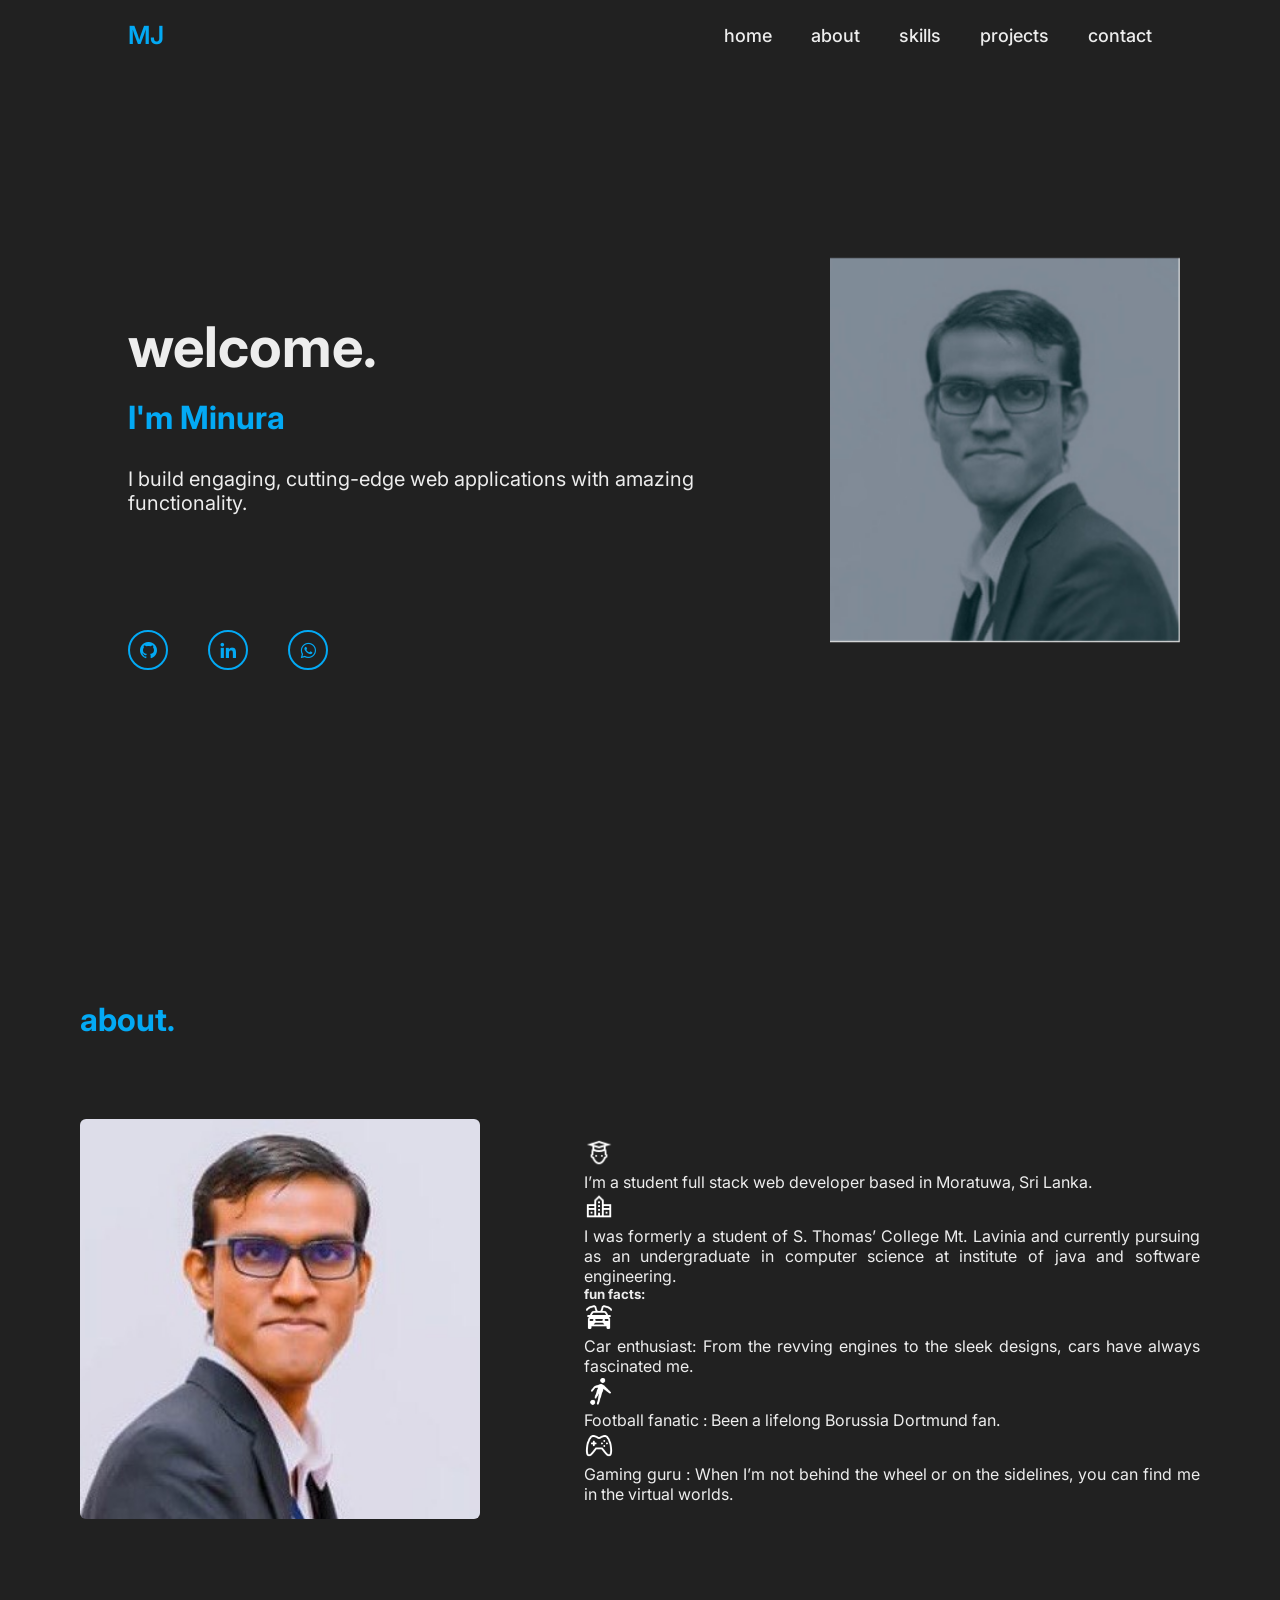
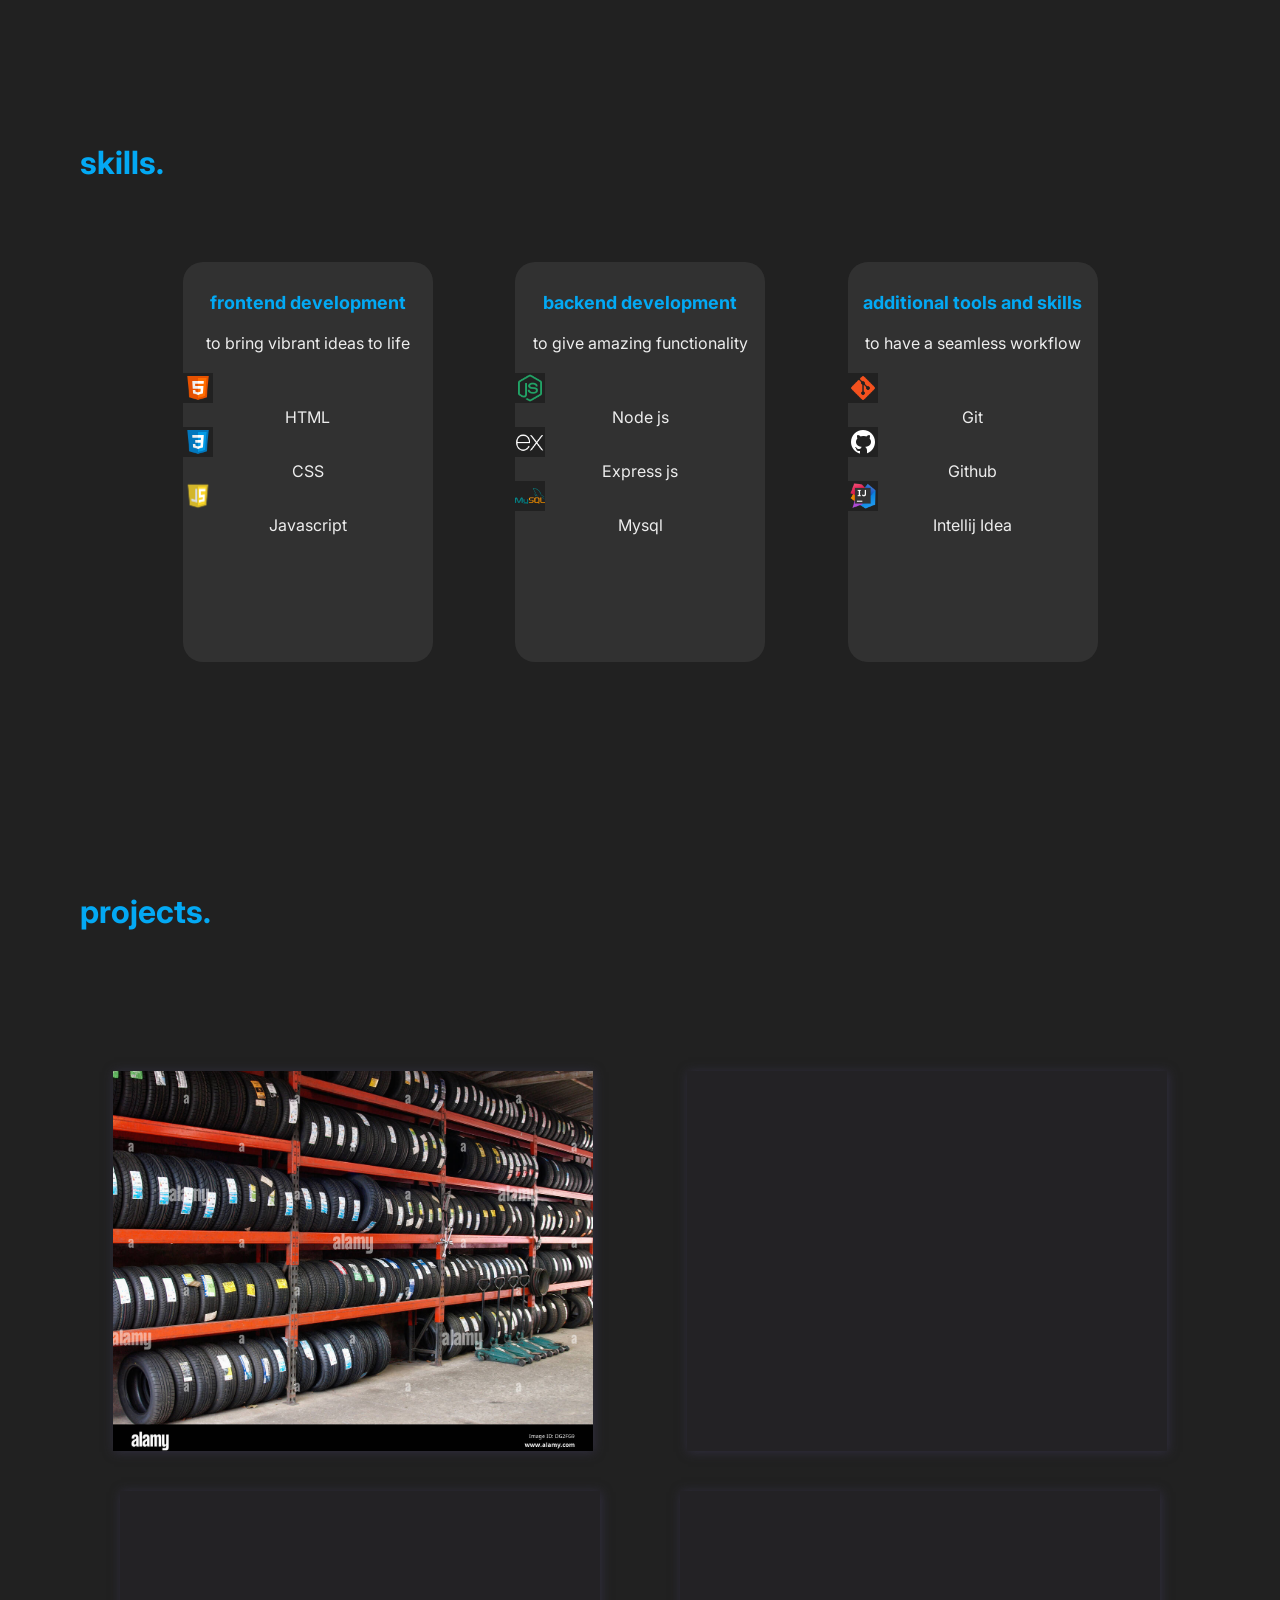
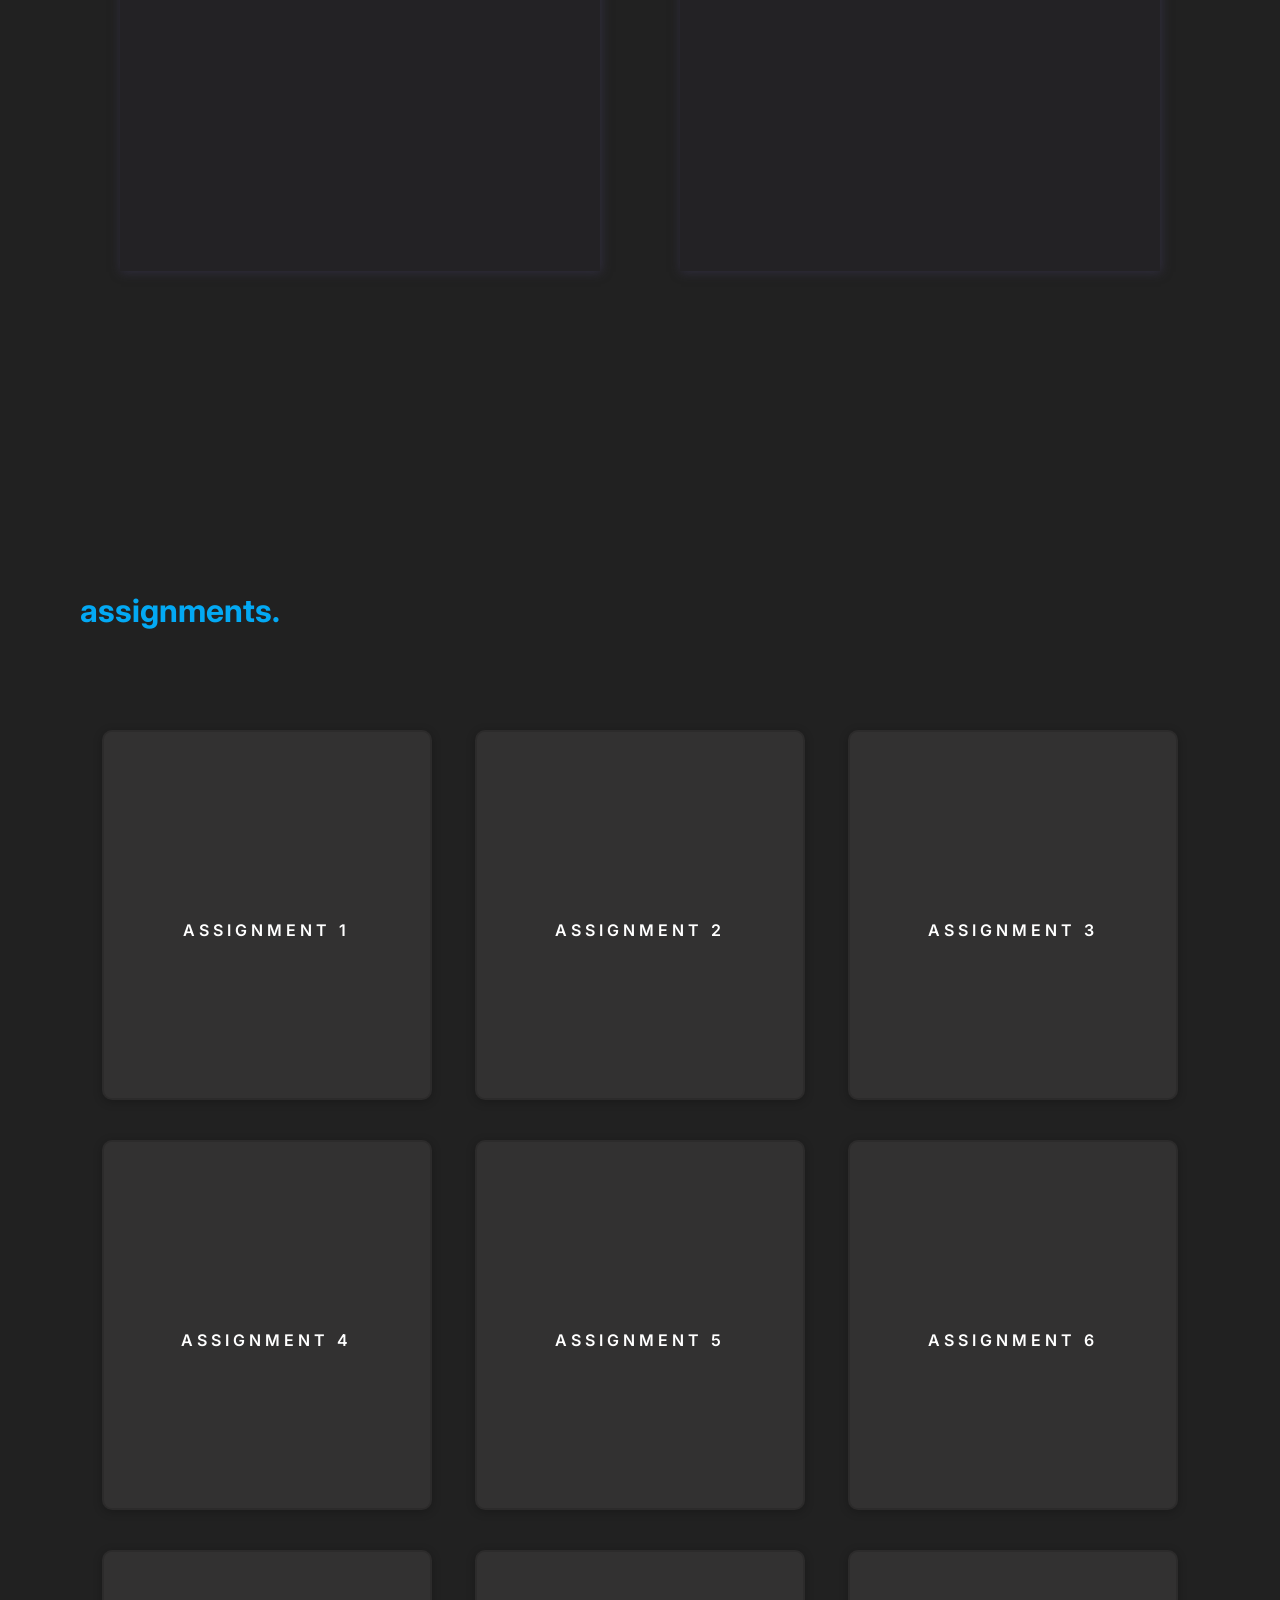
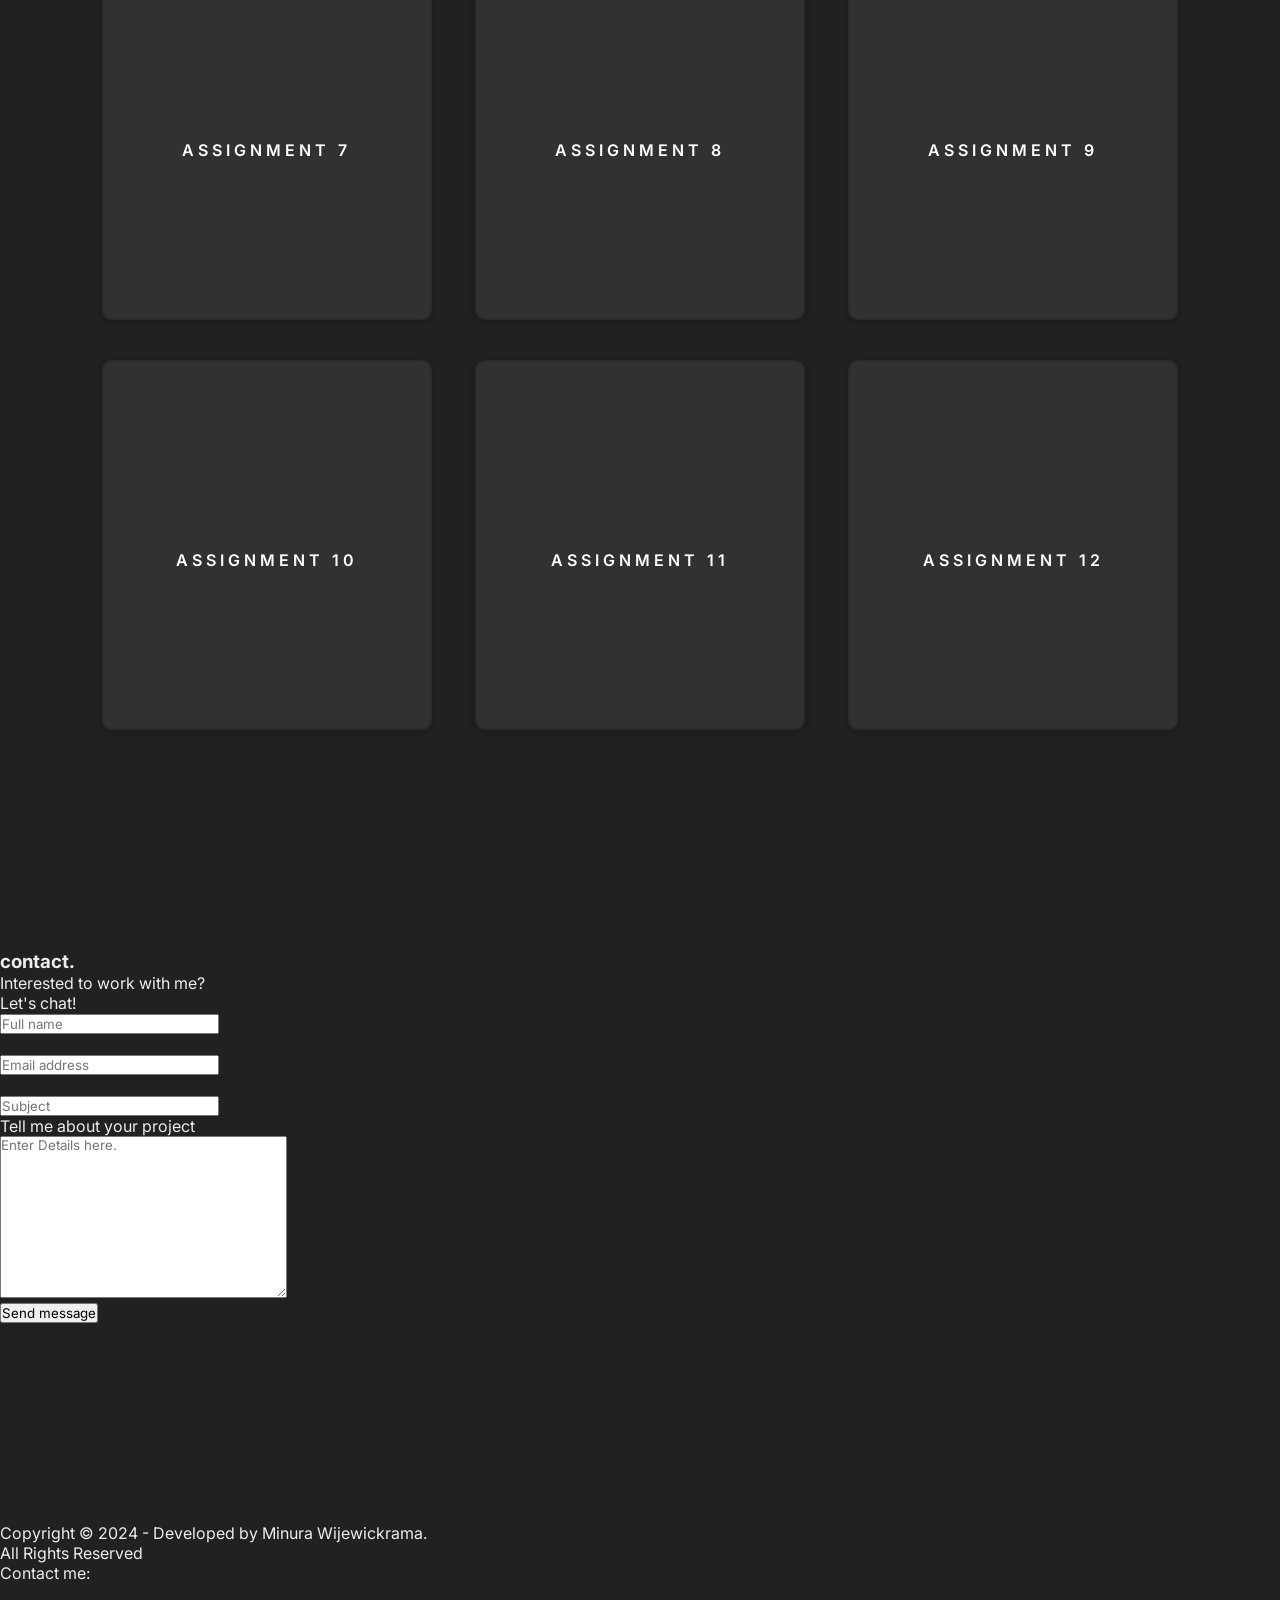
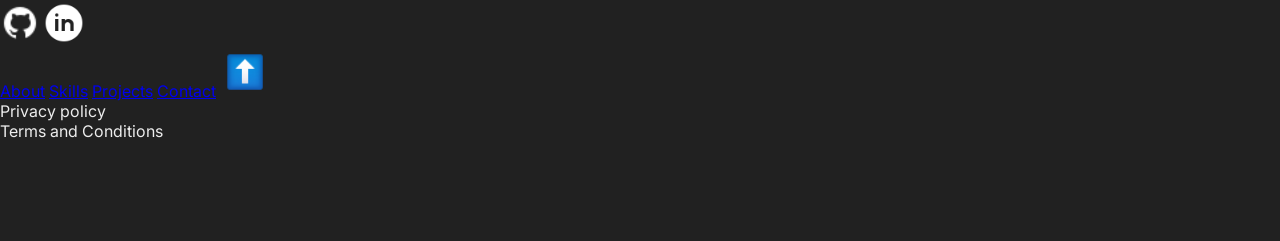
==== index.html @ 2453ff1f "updated the navigation to about,skills and projects." ====
<!DOCTYPE html>
<html lang="en">
<head>
    <meta charset="UTF-8">
    <meta name="viewport"
          content="height=device-height,width=device-width, initial-scale=1.0, minimum-scale=1.0, maximum-scale=1.0">
    <title>Minura Wijewickrama</title>
    <meta charset="UTF-8">
    <meta name="description" content="Hi! I'm a full stack developer.">
    <meta name="keywords" content="minura wijewickrama software engineer fullstack web developer programming">
    <meta name="author" content="Minura Wijewickrama">
    <meta name="viewport" content="width=device-width, initial-scale=1.0">

    <link href="https://unpkg.com/aos@2.3.1/dist/aos.css" rel="stylesheet">
    <link href='https://unpkg.com/boxicons@2.1.4/css/boxicons.min.css' rel='stylesheet'>
    <link rel="stylesheet" href="https://cdnjs.cloudflare.com/ajax/libs/font-awesome/6.0.0-beta3/css/all.min.css">


    <link rel="stylesheet" href="style/home.css">
    <link rel="stylesheet" href="style/about.css">
    <link rel="stylesheet" href="style/skills.css">
    <link rel="stylesheet" href="style/projects.css">
    <link rel="stylesheet" href="style/assignments.css">
    <link
            rel="stylesheet"
            href="https://cdnjs.cloudflare.com/ajax/libs/animate.css/4.1.1/animate.min.css"
    />

</head>

<body>
<!--Header-->
<header class="header">
    <!--<img src="assets/img/logo.png" title="logo" width="150">-->
    <a href="#" class="logo"> MJ </a>
    <nav class="navbar">
        <a href="#Home">home</a>
        <a href="#about">about</a>
        <a href="#skills">skills</a>
        <a href="#projects">projects</a>
        <a href="#Contact">contact</a>
    </nav>
    <div class="menu-toggle">
        <div class="bar"></div>
        <div class="bar"></div>
        <div class="bar"></div>
    </div>
</header>

<main>
    <section class="home" id="Home">
        <div class="home-content">
            <h1 class="animate__animated animate__backInLeft" >welcome.</h1>
            <!--<h2>I'm</h2>-->
            <h3>I'm Minura</h3>
            <p>I build engaging, cutting-edge web
                applications with amazing functionality. </p>
            <br>
            <br>

        </div>
        <div class="home-img">
            <img src="assets/img/me.png" title="Minura Wijewickrama" alt="My Photo">
        </div>

        <div class="home-sm">
            <a href="https://github.com/MinuraWije"><!--<img src="assets/img/icons8-github-30.png" title="git hub" width="40">--><i class='bx bxl-github' ></i></a>
            <a href="https://www.linkedin.com/in/minura-wijewickrama-0b7a6927a/"><!--<img src="assets/img/icons8-linkedin-50.png" title="linkedin" width="40">--><i class='bx bxl-linkedin'></i></a>
            <a href=""><!--<img src="assets/img/icons8-whatsapp-32.png" title="git hub" width="40">--><i class='bx bxl-whatsapp' ></i></a>
        </div>
    </section>
</main>

<main>
    <!--About-->
    <section class="about" id="about">
        <div class="max-width">
            <h3 class="title">about.</h3>
            <div class="about-content">
                <!--<h6>commited</h6>-->

                <div data-aos="fade-left" data-aos-duration="1000" class="column left">
                    <img src="assets/img/aboutmeimg.jpeg" alt="Profile Image 626x626">
                </div>

                <div data-aos="fade-left" data-aos-duration="1000" class="column right">
                    <img src="assets/img/icons8-student-32.png" title="Student" width="30">

                    <p>
                        I’m a student full stack web developer based in Moratuwa, Sri Lanka.
                    </p>

                    <img src="assets/img/icons8-university-campus-32.png" title="University" width="30">
                    <p>
                        I was formerly a student of S. Thomas’ College Mt. Lavinia and currently
                        pursuing as an undergraduate in computer science at institute of java and software engineering.
                    </p>

                    <h5>
                        fun facts:
                    </h5>

                    <img src="assets/img/icons8-car-48.png" title="Car" width="30">
                    <p>
                        Car enthusiast: From the revving engines to the sleek designs, cars have always fascinated me.
                    </p>

                    <img src="assets/img/icons8-football-48.png" title="Football" width="30">
                    <p>
                        Football fanatic : Been a lifelong Borussia Dortmund fan.
                    </p>

                    <img src="assets/img/icons8-gamepad-48.png" title="Gaming" width="30">
                    <p>
                        Gaming guru : When I’m not behind the wheel or on the sidelines, you can find me  in the virtual worlds.
                    </p>
                </div>

                <!--<h6>commited</h6>-->
            </div>
        </div>
    </section>
</main>

<br>

<main>
    <!--Skills-->
    <section class="skills" id="skills">
        <div class="max-width">
            <h3 class="title">skills.</h3>

            <div class="skill-content">
                <!--<p>
                    I offer anything and everything as a full stack web developer.
                </p>-->

                <div>
                    <h5>frontend development</h5>

                    <p class="content">to bring vibrant ideas to life</p>

                    <img src="assets/img/icons8-html-48.png" title="HTML" width="30" alt="HTML">
                    <p>HTML</p>

                    <img src="assets/img/icons8-css3-48.png" title="CSS" width="30" alt="CSS">
                    <p>CSS</p>

                    <img src="assets/img/vecteezy_javascript-logo-png-javascript-icon-transparent-png_27127463.png" title="Javascript" width="30" alt="Javascript">
                    <p>Javascript</p>
                </div>

                <div>
                    <h5>backend development</h5>

                    <p class="content">to give amazing functionality</p>

                    <img src="assets/img/icons8-node-js-48.png" title="Node js" width="30">
                    <p>Node js</p>

                    <img src="assets/img/icons8-express-js-48.png" title="Express js" width="30">
                    <p>Express js</p>

                    <img src="assets/img/icons8-mysql-logo-48.png" title="Mysql" width="30">
                    <p>Mysql</p>
                </div>

                <div>
                    <h5>additional tools and skills</h5>

                    <p class="content">to have a seamless workflow</p>

                    <img src="assets/img/icons8-git-48.png" title="Git" width="30">
                    <p>Git</p>

                    <img src="assets/img/icons8-github-30.png" title="Github" width="30">
                    <p>Github</p>

                    <img src="assets/img/icons8-intellij-idea-48.png" title="Intellij Idea" width="30">
                    <p>Intellij Idea</p>
                </div>
            </div>

        </div>

    </section>
</main>


<main>
    <!--Projects-->
    <section class="projects" id="projects">

        <div class="max-width">
            <h3 class="title">projects.</h3>

            <div class="project-wrapper">
                <div class="project">
                    <div id="project1" class="project-image1">
                        <!--<img src="assets/img/Tyre%20shop%20portfolio.jpg" title="Intellij Idea" width="300">-->
                    </div>

                    <!--<img src="assets/img/Tyre%20shop%20portfolio.jpg" title="Intellij Idea" width="300">-->

                    <div class="project-desc">
                        <h1>
                            Tyre shop management system.
                        </h1>
                        <p>
                            This was my first semester final project which was completed as an all in one system for a tyre shop.
                        </p>
                        <!--<input type="button" id="See more" value="See more">-->
                        <button class="projectBtn"><a href="https://github.com/MinuraWije/TyreShopManagementSystem">Git Hub</a></button>
                    </div>
                </div>
                <br>

                <div class="project">
                    <div id="project2" class="project-image2"></div>
                    <!--<img src="assets/img/Tyre%20shop%20portfolio.jpg" title="Intellij Idea" width="300">-->

                    <div class="project-desc">
                        <h1>
                            Layered project.
                        </h1>
                        <input type="button" id="See more2" value="See more">
                    </div>
                </div>

                <div class="project">
                    <div id="project3" class="project-image3"></div>
                    <!--<img src="assets/img/Tyre%20shop%20portfolio.jpg" title="Intellij Idea" width="300">-->

                    <div class="project-desc">
                        <h1>
                            PRF project.
                        </h1>
                        <input type="button" id="See more3" value="See more">
                    </div>
                </div>

                <div class="project">
                    <div id="project4" class="project-image4"></div>
                    <!--<img src="assets/img/Tyre%20shop%20portfolio.jpg" title="Intellij Idea" width="300">-->

                    <div class="project-desc">
                        <h1>
                            Chat application.
                        </h1>
                        <input type="button" id="See more4" value="See more">
                    </div>
                </div>
            </div>

            <!--<p>
                My completed assignments
            </p>
            <a href="#View">view</a>-->
        </div>

    </section>
</main>


<main>
    <!--Assignments-->
    <section id="assignment">

        <div class="max-width">

            <h3 class="title">assignments.</h3>

            <div class="assignment">
                <div id="card1" class="card " data-aos="fade-up" >
                    <a class="link" href="https://github.com/MinuraWije/my-profile"><i class="fa-brands fa-github"></i></a>
                    <p class="card-title">Assignment 1</p>
                    <p class="title2">This was the first stage of designing this portfolio website. I have the links to sitemap, wireframe and figma mockup design given below.</p>
                    <ul class="list">

                        <!--<li><a href="https://docs.google.com/document/d/1JahiiVoPVdqAokS0rccdCevQ5DWRZqp7ooxB0uf217k/edit?usp=sharing">Requirement Document</a></li>-->
                        <li><a href="https://drive.google.com/file/d/15lnceIuSUrcXi2jqiQgGp1hLtiPzOfav/view">Site Map</a></li>
                        <li><a href="https://drive.google.com/file/d/1s8pzyUuDKQaXLLF1KUYaE0SOuC4b05Hu/view">Wireframe</a></li>
                        <li><a href="https://www.figma.com/file/mkXIizPk8NKMzR4E35hTqn/Portfolio?type=design&node-id=0%3A1&mode=design&t=J4LaB8ouysS6wuQF-1">Mockup</a></li>
                    </ul>
                </div>

                <div id="card2" class="card" data-aos="fade-up">
                    <a class="link" href="https://github.com/MinuraWije/my-profile"><i class="fa-brands fa-github"></i></a>
                    <p class="card-title">Assignment 2</p>
                    <p class="title2">In this assignment I have completed the html structure of this portfolio website.</p>

                    <ul class="list">
                        <li>
                            <a href="https://github.com/MinuraWije/my-profile">Git-Hub</a>
                        </li>
                    </ul>
                </div>

                <div id="card3" class="card" data-aos="fade-up">
                    <a class="link" href="https://github.com/MinuraWije/CSS-Assignment-03"><i class="fa-brands fa-github"></i></a>
                    <p class="card-title">Assignment 3</p>
                    <p class="title2">The assignment that is based on css styling and positioning.There are 6 cases in this
                        assignment.</p>
                    <ul class="list">
                        <li><a href="assets/assignments/Assignment-03/Case-01/case-01.html">Case 01 - A responsive art work.</a></li>
                        <li><a href="assets/assignments/Assignment-03/Case-02/case-02.html">Case 02 - IJSE web page</a></li>
                        <li><a href="assets/assignments/Assignment-03/Case-03/case-03.html">Case 03 - Fixed positions in css</a></li>
                        <li><a href="assets/assignments/Assignment-03/Case-04/case-04.html">Case 04 - Sticky positions in css</a></li>
                        <li><a href="assets/assignments/Assignment-03/Case-05/case-05.html">Case 05 - Grid layout part-1</a></li>
                        <li><a href="assets/assignments/Assignment-03/Case-06/case-06.html">Case 06 - Grid layout part-2</a></li>
                    </ul>
                </div>

                <div id="card4" class="card" data-aos="fade-up">
                    <a class="link" href="https://github.com/MinuraWije/CSS-Assignment-04"><i class="fa-brands fa-github"></i></a>
                    <p class="card-title">Assignment 4</p>
                    <p class="title2">This is the assignment that is based on css animation.There are 6 cases in this assignment.</p>
                    <ul class="list">
                        <li><a href="assets/assignments/Assignment-04/Case-01/case-01.html">Case 01 - Dashboard menu
                            </a>
                        </li>
                        <li><a href="assets/assignments/Assignment-04/Case-02/case-02.html">Case 02 - RWAD hover</a>
                        </li>
                        <li><a href="assets/assignments/Assignment-04/Case-03/case-03.html">Case 03 - Rotating rectangle</a>
                        </li>
                        <li><a href="assets/assignments/Assignment-04/Case-04/case-04.html">Case 04 - Water drop</a>
                        </li>
                        <li><a href="assets/assignments/Assignment-04/Case-05/case-05.html">Case 05 - Image slider</a></li>
                        <li><a href="assets/assignments/Assignment-04/Case-06/case-06.html">Case 06 - Car animation</a></li>
                    </ul>
                </div>

                <div id="card5" class="card" data-aos="fade-up">
                    <a class="link" href="https://github.com/MinuraWije/my-profile/tree/with-css"><i
                            class="fa-brands fa-github"></i></a>
                    <p class="card-title">Assignment 5</p>
                    <p class="title2">This contains the html and css styles used to design this portfolio website.</p>
                    <ul class="list">
                        <li>
                            <a href="https://github.com/MinuraWije/my-profile/tree/with-css">Git-Hub</a>
                        </li>
                    </ul>
                </div>

                <div id="card6" class="card scroll-top" data-aos="fade-up">
                    <a class="link" href="https://github.com/MinuraWije/CSS-Assignment-06"><i class="fa-brands fa-github"></i></a>
                    <p class="card-title">Assignment 6</p>
                    <p class="title2">This assignment contains a simple POS application which was completed with the use of bootstrap.</p>
                    <ul class="list">
                        <li>
                            <a href="https://github.com/MinuraWije/CSS-Assignment-06">Git-Hub</a>
                        </li>
                    </ul>
                </div>

                <div id="card7" class="card" data-aos="fade-up">
                    <a class="link" href="https://github.com/MinuraWije/CSS-Assignment-06/tree/assignment-07"><i class="fa-brands fa-github"></i></a>
                    <p class="card-title">Assignment 7</p>
                    <p class="title2">This assignment includes the previous assignment's POS system which has been converted to a single page application(SPA).</p>

                    <ul class="list">
                        <li>
                            <a href="https://github.com/MinuraWije/CSS-Assignment-06/tree/assignment-07">Git-Hub</a>
                        </li>
                    </ul>
                </div>

                <div id="card8" class="card scroll-top" data-aos="fade-up">
                    <a class="link" href="https://github.com/MinuraWije/IT-Assignment-08"><i class="fa-brands fa-github"></i></a>
                    <p class="card-title">Assignment 8</p>
                    <p class="title2">This assignment is based on js animations.The links to the 2 cases are given below.</p>
                    <ul class="list">
                        <li><a href="assets/assignments/Assignment-08/Case-01/case-01.html">Case 01 - Javascript Queue</a></li>
                        <li><a href="assets/assignments/Assignment-08/Case-02/case-02.html">Case 02 - Javascript Queue</a></li>
                    </ul>
                </div>

                <div id="card9" class="card" data-aos="fade-up">
                    <a class="link" href="https://github.com/MinuraWije/IT-Assignment-09"><i class="fa-brands fa-github"></i></a>
                    <p class="card-title">Assignment 9</p>
                    <p class="title2">The goal of this assignment was to create a knight rider themed light bar animation.</p>
                    <ul class="list">
                        <li><a href="assets/assignments/Assignment-09/index.html">Knight Rider</a></li>
                    </ul>
                </div>

                <div id="card10" class="card" data-aos="fade-up">
                    <a class="link" href="https://github.com/MinuraWije/IT-Assignment-10"><i class="fa-brands fa-github"></i></a>
                    <p class="card-title">Assignment 10</p>
                    <p class="title2">This is a calculator that was made with html, css and js.</p>
                    <ul class="list">
                        <li><a href="assets/assignments/Assignment-10/index.html">JS Calculator</a></li>
                    </ul>
                </div>

                <div id="card11" class="card" data-aos="fade-up">
                    <a class="link" href="https://github.com/MinuraWije/CSS-Assignment-06/tree/Assignment-11-with-JS"><i class="fa-brands fa-github"></i></a>
                    <p class="card-title">Assignment 11</p>
                    <p class="title2">This assignment includes the JS implication to the POS system created earlier.</p>
                    <ul class="list">
                        <li><a href="https://github.com/MinuraWije/CSS-Assignment-06/tree/Assignment-11-with-JS">POS System with JS.</a></li>
                    </ul>
                </div>

                <div id="card12" class="card" data-aos="fade-up">
                    <a class="link" href="https://github.com/MinuraWije/CSS-Assignment-06/tree/Assignment-11-with-JS"><i class="fa-brands fa-github"></i></a>
                    <p class="card-title">Assignment 12</p>
                    <p class="title2">This assignment includes the JS implication to the POS system created earlier.</p>
                    <ul class="list">
                        <li><a href="https://github.com/MinuraWije/CSS-Assignment-06/tree/Assignment-11-with-JS">POS System with JS.</a></li>
                    </ul>
                </div>
            </div>
        </div>

    </section>
</main>


<!--Contact-->
<section>

    <h3 id="Contact">contact.</h3>

    <p>Interested to work with me?</p>
    <p> Let's chat!</p>

    <div>
        <input type="text" id="Full name" placeholder="Full name">
        <br><br>

        <input type="text" id="Email Address" placeholder="Email address">
        <br><br>

        <input type="text" id="Subject" placeholder="Subject">

        <p>Tell me about your project</p>

        <textarea name="Details" id="Details" cols="30" rows="10" placeholder="Enter Details here."></textarea>
        <br>

        <input type="button" id="Send Message" value="Send message">

    </div>

</section>

<!--Footer-->
<section>

    <p>
        Copyright © 2024 - Developed by Minura Wijewickrama. <br>All Rights Reserved
    </p>

    <div>
        <p>Contact me:</p>
        <br>

        <a href="https://github.com/MinuraWije"><img src="assets/img/icons8-github-30.png" title="git hub" width="40"></a>
        <a href="https://www.linkedin.com/in/minura-wijewickrama-0b7a6927a/"><img src="assets/img/icons8-linkedin-50.png" title="linkedin" width="40"></a>
        <!--<a href="https://github.com/MinuraWije"><img src="assets/img/icons8-github-30.png" title="git hub" width="40"></a>-->
    </div>

    <div>
        <a href="#About">About</a>
        <a href="#Skills">Skills</a>
        <a href="#Projects">Projects</a>
        <a href="#Contact">Contact</a>
        <a href="#Home"><img src="assets/img/icons8-up-arrow-48.png" width="50"></a>
    </div>

    <p>Privacy policy <br> Terms and Conditions</p>
</section>

<script src="https://unpkg.com/aos@2.3.1/dist/aos.js"></script>

<script>
    AOS.init();
</script>
</body>
</html>
---- style/home.css ----
@import url('https://fonts.googleapis.com/css2?family=Inter:wght@100..900&display=swap');

*{
    margin: 0;
    padding: 0;
    box-sizing: border-box;
    font-family: 'Inter', Inter;
}
body{
    background: #212121;
    color: #ededed;
}

.logo{
    font-size: 25px;
    color: #03A9F4;
    text-decoration: none;
    font-weight: 600;
}

.header{
    position: fixed;
    top: 0;
    left: 0vw;
    width: 100%;
    padding: 20px 10%;
    /*padding-left: 50vw;*/
    background: transparent;
    display: flex;
    justify-content: space-between;
    align-items: center;
    z-index: 100;
}

.navbar a{
    font-size: 18px;
    color: #ededed;
    text-decoration: none;
    font-weight: 500;
    margin-left: 35px;
    transition: .3s;
}

.navbar a:hover,
.navbar a.active{
    color: #03A9F4;
}

.home {
    height: 100vh;
    display: flex;
    align-items: center;
    padding: 0 10%;
}

.home-content{
    max-width: 600px;
}

.home-content h1{
    font-size: 56px;
    font-weight: 700;
    line-height: 1.5;
}

.home-content h2 {
    font-size: 32px;
    font-weight: 700;
}

.home-content h3{
    font-size: 32px;
    font-weight: 700;
    color: #03A9F4;
    line-height: 1.8;
}

.home-content p {
    font-size: 20px;
    margin: 20px 0 40px;
}

.home-img img{
    width: 350px;
    position: absolute;
    right: 100px;
    top: 0;
    bottom: 0;
    margin: auto;
}

.menu-toggle {
    display: none;
}

.home-sm {
    position: relative;
    bottom: -200px;
    /*left: 15vw;*/
    /*left: 250px;*/
    left: -600px;
    width: 200px;
    display: flex;
    justify-content: space-between;
}

.home-sm a {
    position: relative;
    display: inline-flex;
    justify-content: center;
    align-items: center;
    width: 40px;
    height: 40px;
    background: transparent;
    border: 2px solid #03A9F4;
    border-radius: 50%;
    font-size: 20px;
    color: #03A9F4;
    text-decoration: none;
    z-index: 1;
    overflow: hidden;
    transition: .5s;
}

.home-sm a:hover {
    color: #212121;
}

.home-sm a::before {
    content: '';
    position: absolute;
    top: 0;
    left: 0;
    width: 0;
    height: 100%;
    background: #03A9F4;
    z-index: -1;
    transition: .5s;
}

.home-sm a:hover::before {
    width: 100%;
}

@media (max-width: 950px) {
    .navbar {
        display: none;
        flex-direction: column;
        width: 100%;
        text-align: center;
        position: absolute;
        background-color: #212121;
        top: 70px;
        left: 0;
        z-index: 99;
        box-shadow: 0 8px 16px 0 rgba(0,0,0,0.2);
    }

    .navbar.active {
        display: flex;
    }

    .menu-toggle {
        display: block;
        cursor: pointer;
    }

    .bar {
        width: 25px;
        height: 3px;
        background-color: #ededed;
        margin: 4px 0;
        transition: 0.4s;
    }
}

@media (max-width: 1200px) {
    .home-img img{
        width: 400px;
    }

    .home-content{
        max-width: 550px;
    }

    .home-content h1{
        font-size: 52px;
        font-weight: 700;
        line-height: 1.5;
    }

    .home-content h2 {
        font-size: 26px;
        font-weight: 700;
    }

    .home-content h3{
        font-size: 26px;
        font-weight: 700;
        color: #03A9F4;
        line-height: 1.8;
    }

    .home-content p {
        font-size: 14px;
        margin: 20px 0 40px;
    }

    .home-sm {
        bottom: -150px;
        /*left: 200px;*/
        left: -500px;
        /*left: 10vw;*/
    }
}

@media (max-width: 995px) {
    .home {
        display: flex;
        flex-direction: column;
        justify-items: center;
    }

    .home-img {
        width: 100%;
    }

    .home-img img{
        left: 0;
        right: 0;
        top: -30px;
    }

    .home-content {
        position: relative;
        bottom: -500px;
        text-align: center;
    }

    .home-sm {
        position: relative;
        bottom: -445px;
        left: 0;
    }
}

@media (max-width: 425px) {
    .home-content h1{
        font-size: 36px;
        font-weight: 700;
        line-height: 1.2;
    }
}
---- style/about.css ----
section {
    padding: 100px 0;
}

.max-width {
    max-width: 1380px;
    padding: 0 80px;
    margin: auto;
}

section .title {
    position: relative;
    text-align: left;
    font-size: 32px;
    font-weight: bold;
    margin-bottom: 60px;
    padding-bottom: 20px;
    color: #03A9F4;
}

.about .about-content,
.services .serv-content,
.contact .contact-content
{
    display: flex;
    flex-wrap: wrap;
    align-items: center;
    justify-content: space-between;
}

.about .about-content .left {
    width: 45%;
}

.about .about-content .left img {
    height: 400px;
    width: 400px;
    object-fit: cover;
    border-radius: 6px;
}

.about .about-content .right {
    width: 55%;
}

.about .about-content .right .text {
    font-size: 25px;
    font-weight: 600;
    margin-bottom: 10px;
}

.about .about-content .right p {
    text-align: justify;
}

@media (max-width: 1104px) {
    .about{
        position: relative;
        top: -100px;
    }
    .about .about-content .left img {
        height: 350px;
        width: 350px;
    }
    section .title::after {
        bottom: -8px;
        font-size: 16px;
    }
}

@media (max-width: 947px) {
    .max-width {
        max-width: 930px;
    }
    .about .about-content .column {
        width: 100%;
    }
    .about .about-content .left {
        display: flex;
        justify-content: center;
        margin: 0 auto 60px;
    }
    .about .about-content .right {
        flex: 100%;
    }
    .services .serv-content .card {
        width: calc(50% - 10px);
        margin-bottom: 20px;
    }
    .contact .contact-content .column {
        width: 100%;
        margin-bottom: 35px;
    }
}

@media (max-width: 500px) {

    .about .about-content .right .text {
        font-size: 19px;
    }

    .contact .right form .fields {
        flex-direction: column;
    }
    .contact .right form .name,
    .contact .right form .email {
        margin: 0;
    }
}

@media (max-width: 995px) {
    .about{
        position: relative;
        top: 50px;
    }

    /*.services {
        position: relative;
        top: 200px;
    }

    .contact {
        position: relative;
        top: -300px;
    }*/
}
---- style/skills.css ----
.skill-content{
    position:relative;
    display: flex;
    flex-wrap: wrap;
    justify-content: space-evenly;
    align-items: center;
    margin: 20px;
}

.skill-content div {
    position: relative;
    width: 250px;
    height: 400px;
    background-color: #313131;
    gap: 100px;
    align-items: center;
    border-radius: 20px;
    margin-bottom: 10px;
    /*
    border: 1px solid #03A9F4;
    */
}

.skill-content div h5{
    color: #03A9F4;
    text-align: center;
    font-size: large;
    margin-top: 30px;
}

.skill-content div .content{
    margin-top: 20px;
    margin-bottom: 20px;
}

.skill-content div>p{
    text-align: center;
}
---- style/projects.css ----
.project-wrapper {
    width: 100%;
    margin: 100px auto;
    display: flex;
    flex-wrap: wrap;
    justify-content: space-around;
    align-items: center;
}

.project {
    background: rgba(57,52,78,0.1);
    position: relative;
    width: 480px;
    height: 380px;
    margin: 20px;
    overflow: hidden;
    cursor: pointer;
    transition: box-shadow 300ms;
    box-shadow: 1px 1px 10px rgba(57, 52, 78, 0.7);
}

.project:hover {
    box-shadow: 2px 2px 20px rgba(0, 0, 0, 0.2);
}

.record-arrow {
    position: absolute;
    padding: 3%;
    background-image: url("http://www.portalguard.com/images/icons/right-arrow.png");
    background-size: contain;
    transform: translateX(75%);
    opacity: 0;
    transition: all 300ms ease-in-out;
}

.record:hover .record-arrow {
    transform: translateX(85%);
    opacity: 1;
}
.project-image1 {
    width: 100%;
    height: 100%;
    background-image: url("../assets/img/Tyre shop portfolio.jpg");
    background-size: cover;
    background-position: center;
}

.project-image2 {
    width: 100%;
    height: 100%;
    background-image: url("assets/img/me.png");
    background-size: cover;
    background-position: center;
}

.project-image3 {
    width: 100%;
    height: 100%;
    background-image: url("assets/img/Tyre shop portfolio.jpg");
    background-size: cover;
    background-position: center;
}

.project-image4 {
    width: 100%;
    height: 100%;
    background-image: url("assets/img/Tyre shop portfolio.jpg");
    background-size: cover;
    background-position: center;
}

.project:hover .project-image1,
.project:hover .project-image2,
.project:hover .project-image3,
.project:hover .project-image4{
    height: 50%;
    box-shadow: 1px 1px 10px rgba(57, 52, 78, 0.7);
}

.project-desc {
    margin: 20px 0 0 10px;
    opacity: 1;
    transition: opacity 400ms ease-in-out 190ms;
}

.project-desc h1 {
    margin: 5px 0;
    font-size: 1.3em;
    font-weight: 700;
    color: #03A9F4;
}

.project-desc p {
    font-size: 0.75em;
    line-height: 1.4em;
    color: #ededed;
}

.project:hover .project-desc {
    opacity: 1;
}

#project1, #project2, #project3, #project4, #project5{
    transition: height 800ms cubic-bezier(0.54, 0.21, 0.18, 1.35);
}
.projectBtn {
    margin-top: 20px;
    border: none;
    background: transparent;
    padding: 0 24px;
    font-size: 16px;
    line-height: 52px;
    position: relative;
    font-weight: 500;
    color: #03A9F4;
    cursor: pointer;
    letter-spacing: 0.5px;
}

.projectBtn a {
    text-decoration: none;
    color: #ededed;
}

.projectBtn:hover {
    color: #fff;
}

.projectBtn:hover:after {
    opacity: 0;
    background: #03A9F4;
}

.projectBtn:hover:before {
    width: 100%;
    background: #03A9F4;
    box-shadow: 0 10px 90px -2px rgba(0, 0, 0, 0.2);
}

.projectBtn:before {
    content: "";
    position: absolute;
    left: 0;
    top: 0;
    width: 0%;
    height: 48px;
    background: transparent;
    border: 2px solid #03A9F4;
    z-index: -1;
    border-radius: 5px;
    transition: 300ms ease-in-out;
}
.projectBtn:after {
    content: "";
    position: absolute;
    left: 50%;
    top: 50%;
    transform: translate(-50%, -50%);
    height: 30px;
    width: 80%;
    z-index: -1;
    transition: 100ms linear;
}
---- style/assignments.css ----
.max-width .assignment{
    position: relative;
    top: 5%;
    display: flex;
    justify-content: space-around;
    align-items: center;
    flex-wrap: wrap;
}
.topic-content4{
    justify-content: center;
    align-items: center;
    text-align: center;
    width: 100%;
    margin-bottom: 2rem;
}
#assignment .card {
    width: 100%;
    max-width: 330px;
    min-width: 280px;
    height: 370px;
    background-color: #323131;
    margin: 20px;
    border-radius: 10px;
    box-shadow: 0px 2px 10px rgba(0, 0, 0, 0.24);
    border: 2px solid rgba(7, 7, 7, 0.12);
    font-size: 16px;
    transition: all 0.3s ease;
    position: relative;
    display: flex;
    justify-content: center;
    align-items: center;
    flex-direction: column;
    cursor: pointer;
    /*font-family: 'Poppins', sans-serif;*/
}
#assignment .card .card-title {
    width: 100%;
    margin: 0;
    text-align: center;
    margin-top: 30px;
    color: white;
    font-weight: 600;
    text-transform: uppercase;
    letter-spacing: 4px;
}
#assignment .card-title .text {
    width: 80%;
    margin: 0 auto;
    font-size: 13px;
    text-align: center;
    margin-top: 20px;
    color: white;
    font-weight: 200;
    letter-spacing: 2px;
    opacity: 0;
    max-height: 0;
    transition: all 0.3s ease;
}

#assignment .list{
    display: none;
}

#assignment .link{
    display: none;
}

#assignment .title2{
    display: none;
}

#assignment .card:hover {
    height: 370px;
}
#assignment .card:hover .link{
    display: block;
    font-size: 50px;
    position: absolute;
    color: #03A9F4;
    top: 5%;
}
#assignment .card:hover .link:hover{
    color: white;
}
#assignment .card:hover .card-title{
    position: absolute;
    top: 16%;
}

#assignment .card:hover .title2{
    position: absolute;
    display: block;
    font-size: 0.7rem;
    width: 85%;
    top: 37%;
    text-align: center;
}

#assignment .card:hover .text {
    transition: all 2s ease;
    opacity: 1;
    max-height: 40px;
}

#assignment .card:hover .list{
    display: block;
    position: absolute;
    top: 55%;
}
#assignment .card:hover .list > li >a{
    color: #03A9F4;
}

#assignment .card:hover .list > li >a:hover{
    color: white;
}
@media (max-width: 995px) {
    #assignment{
        position: relative;
        top: -250px;
    }
}
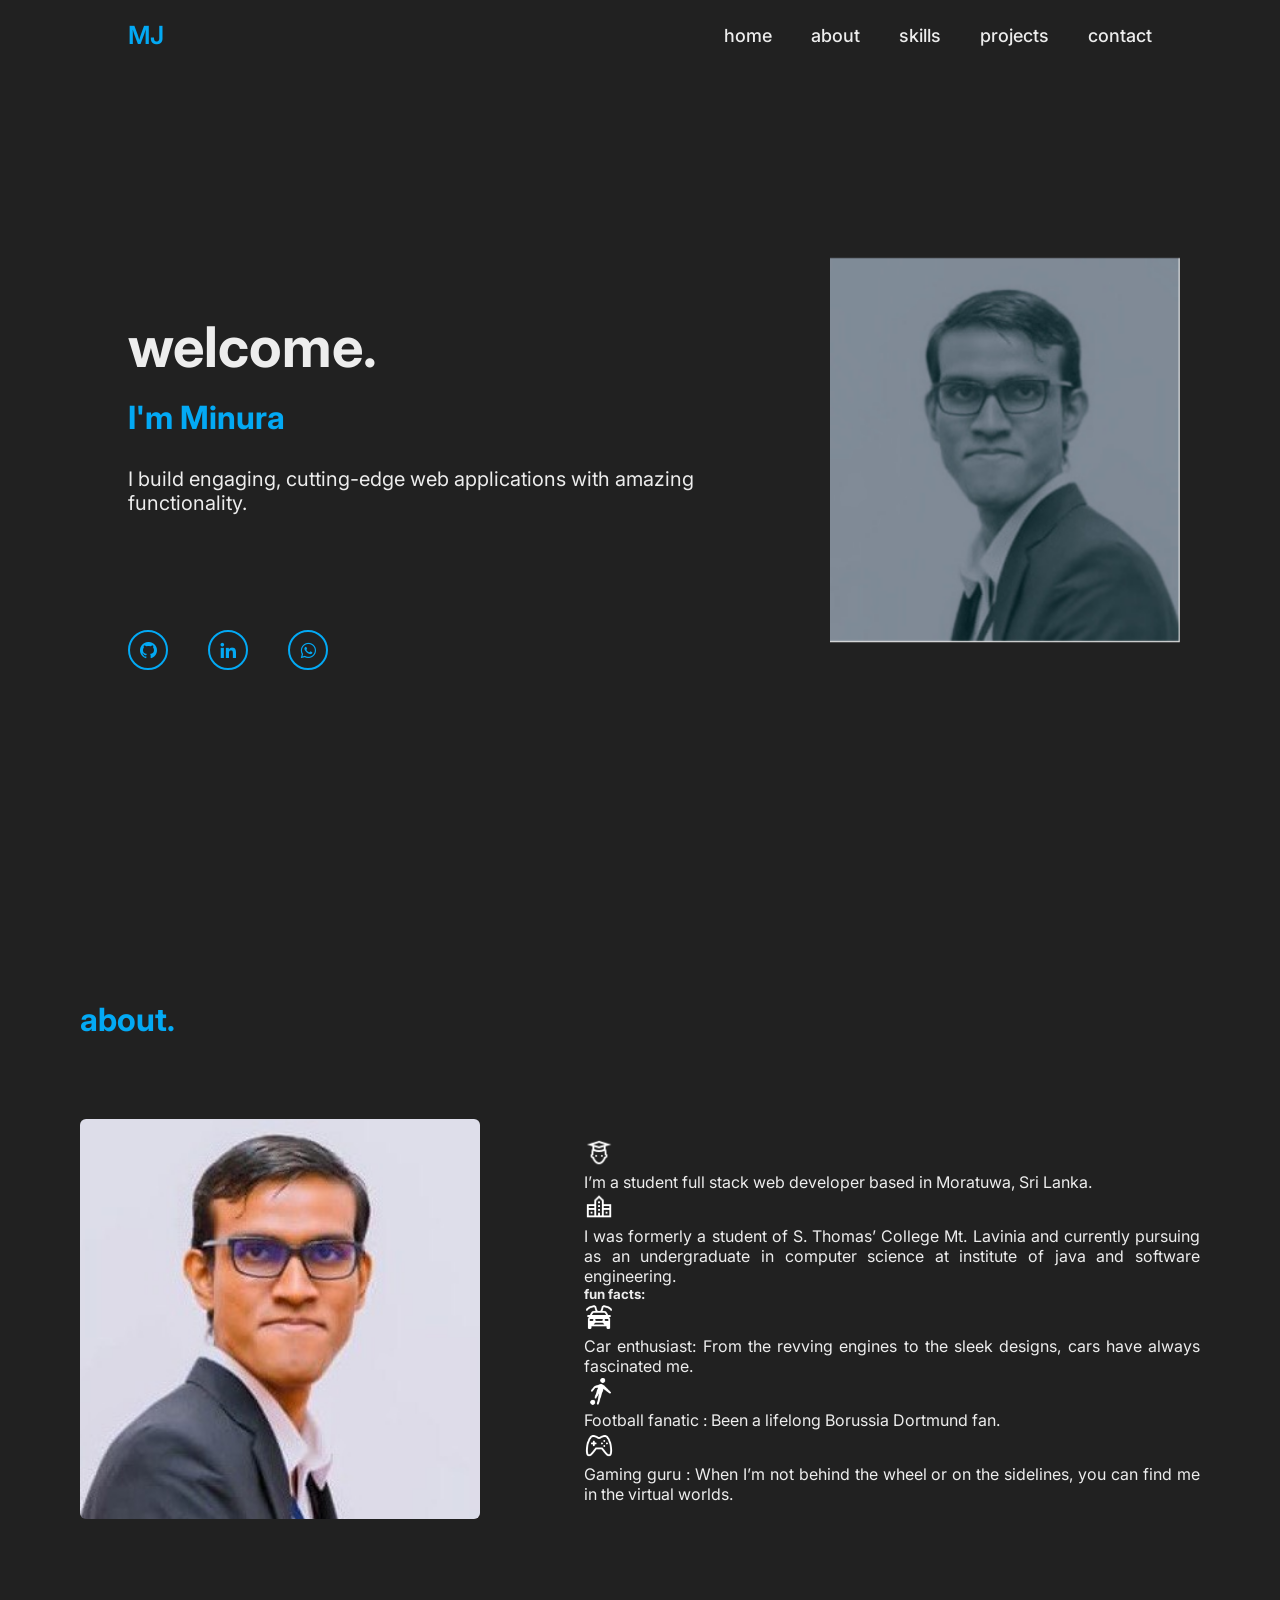
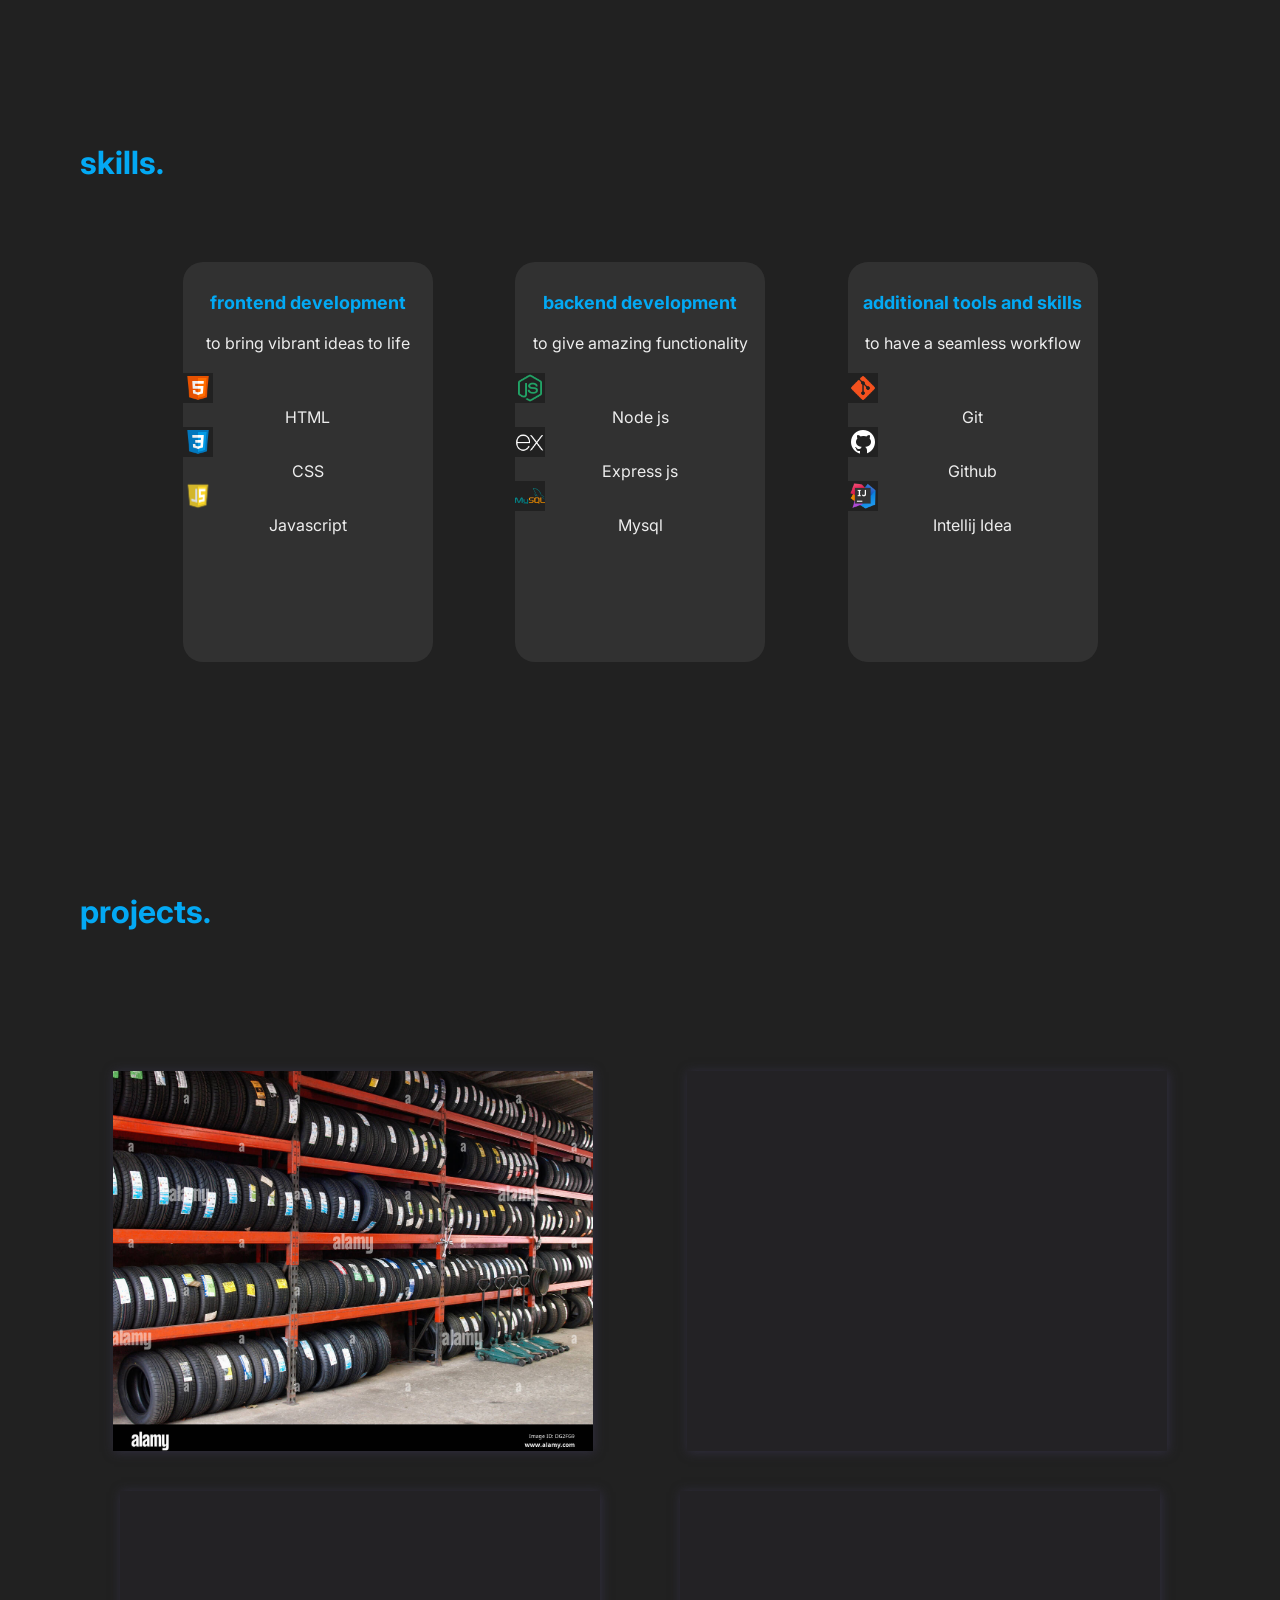
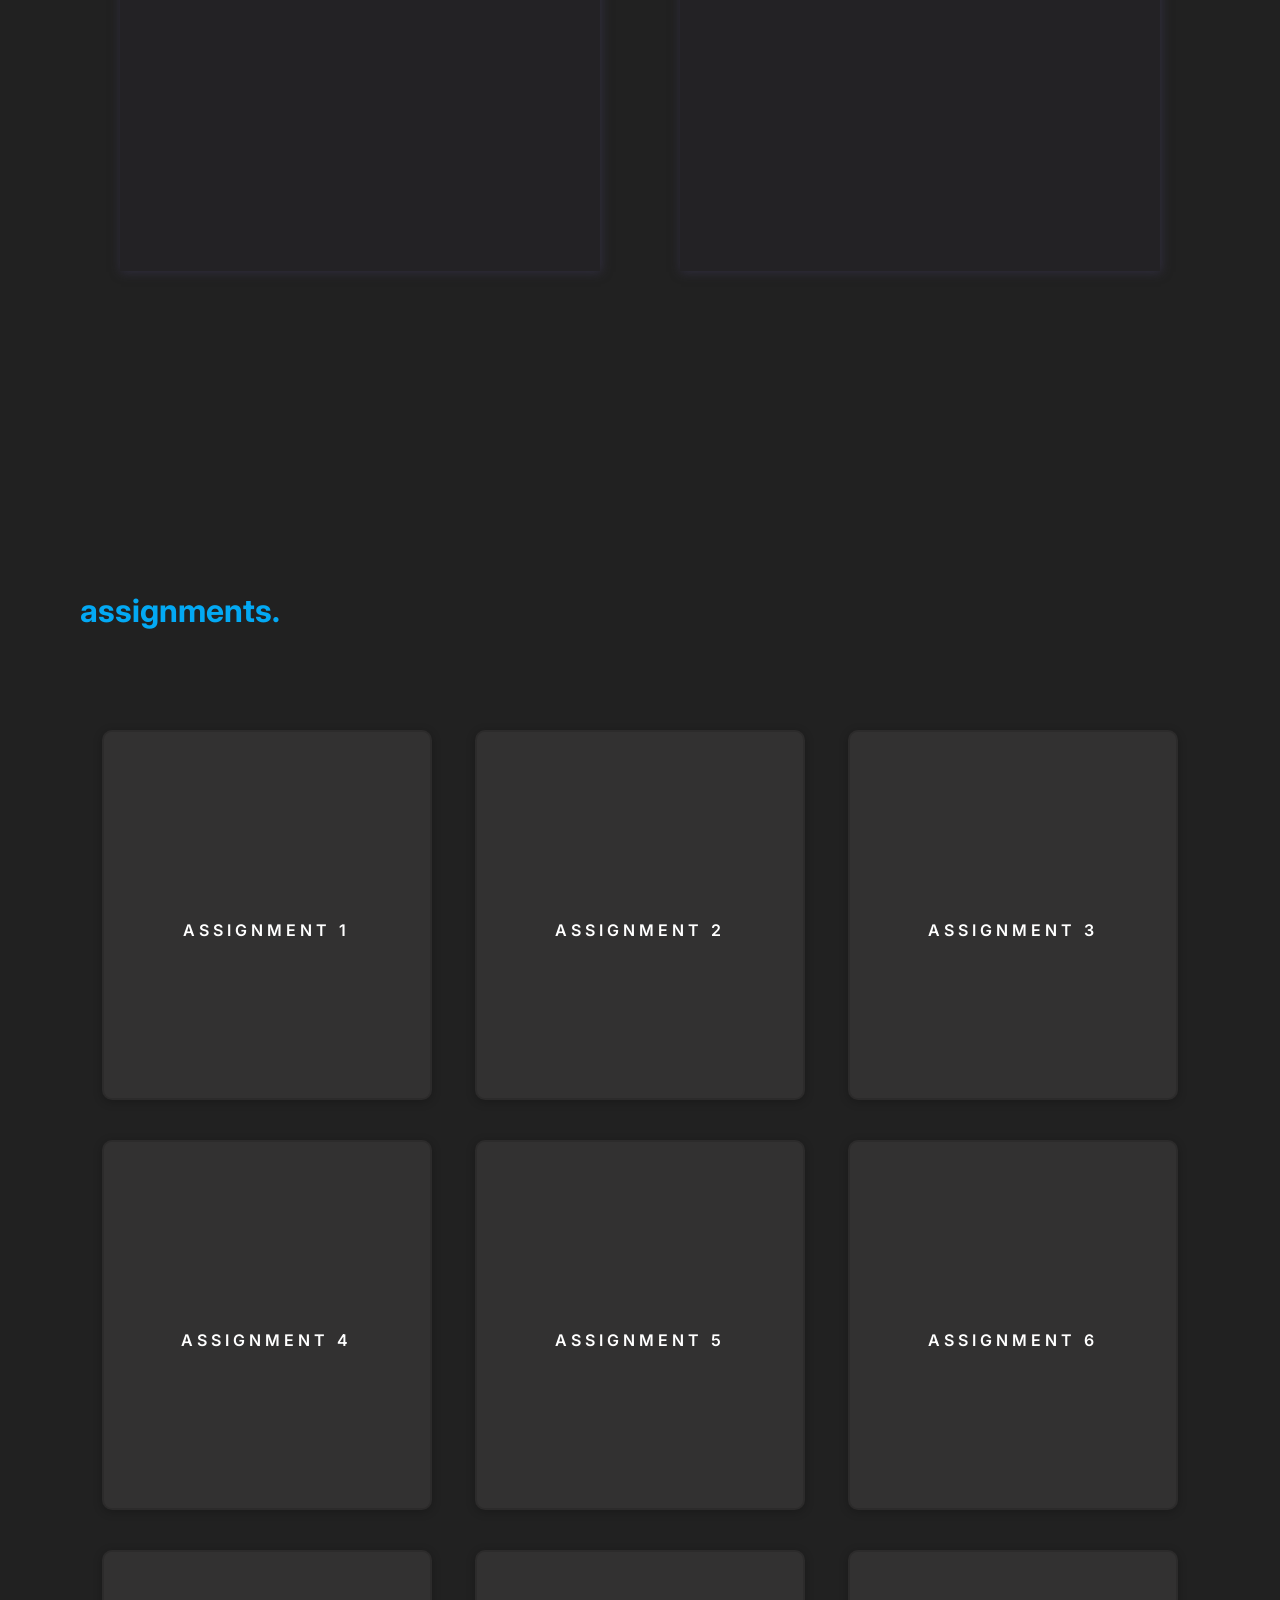
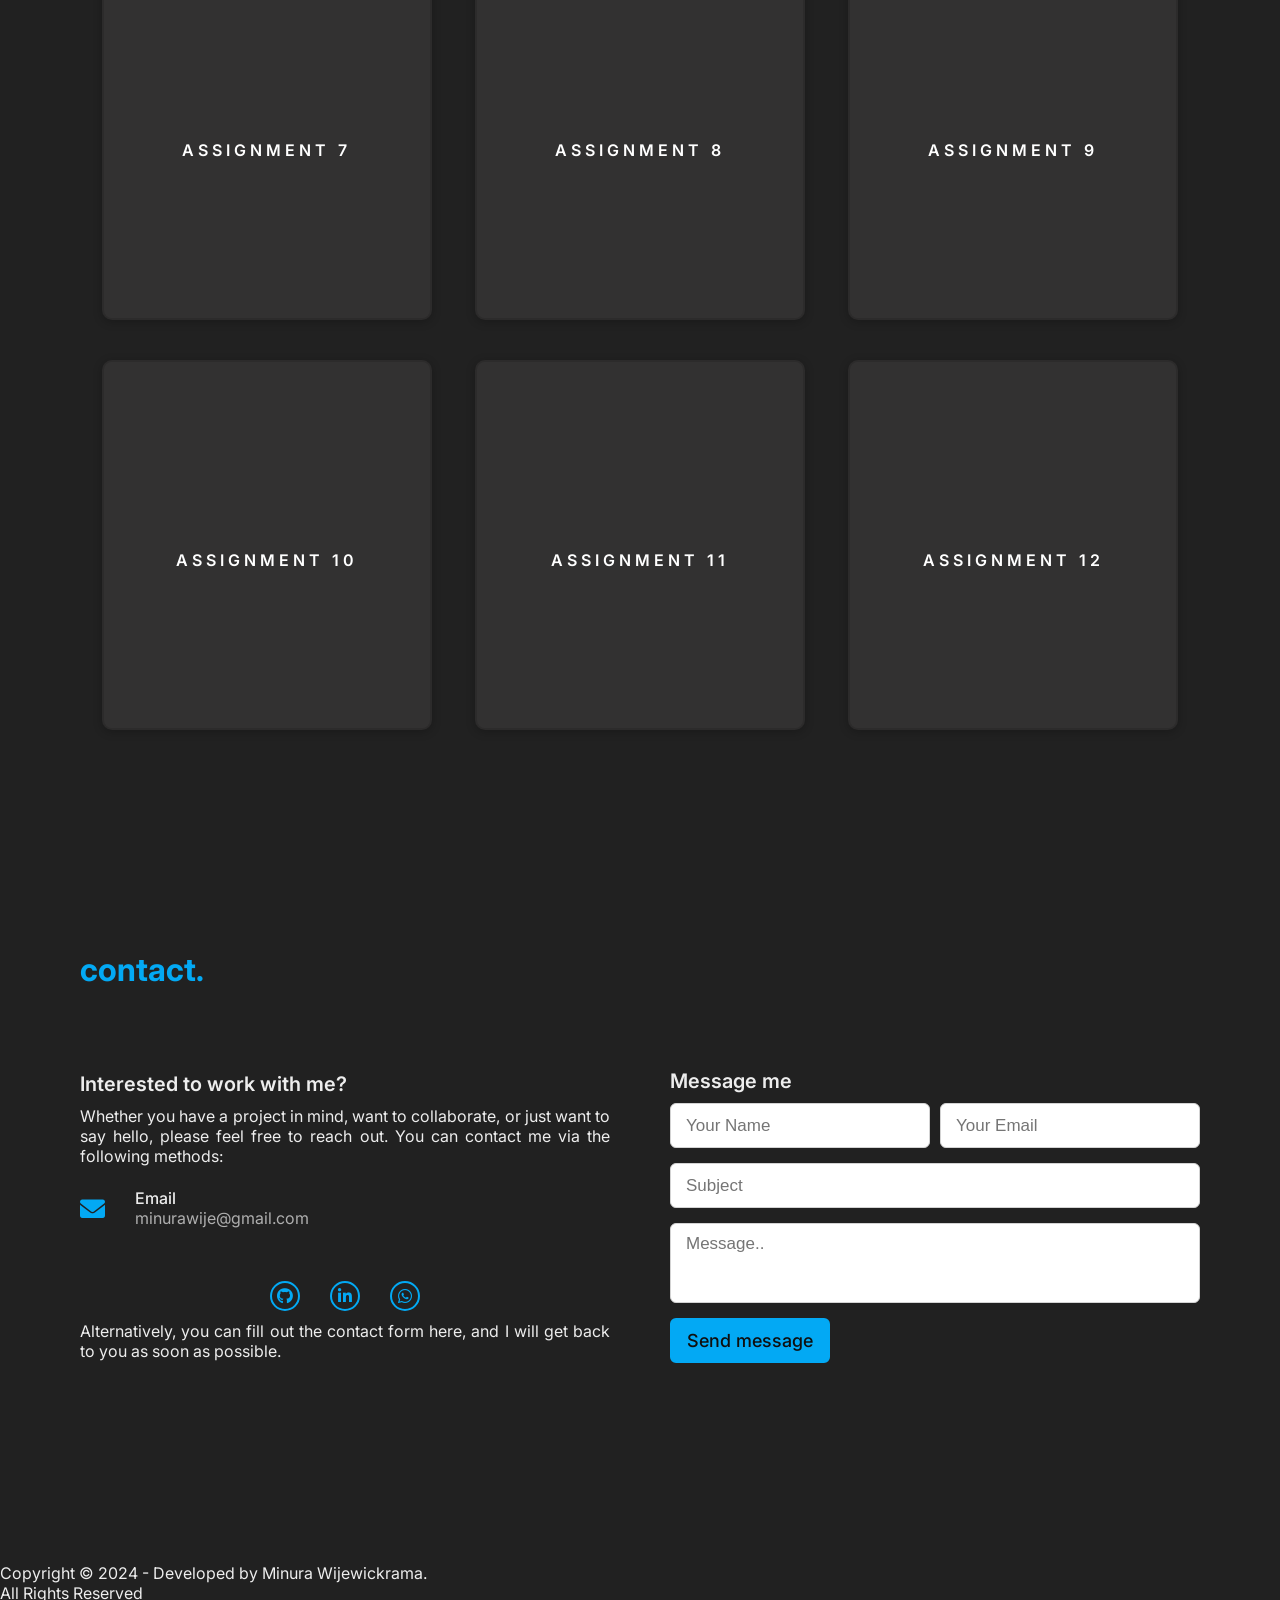
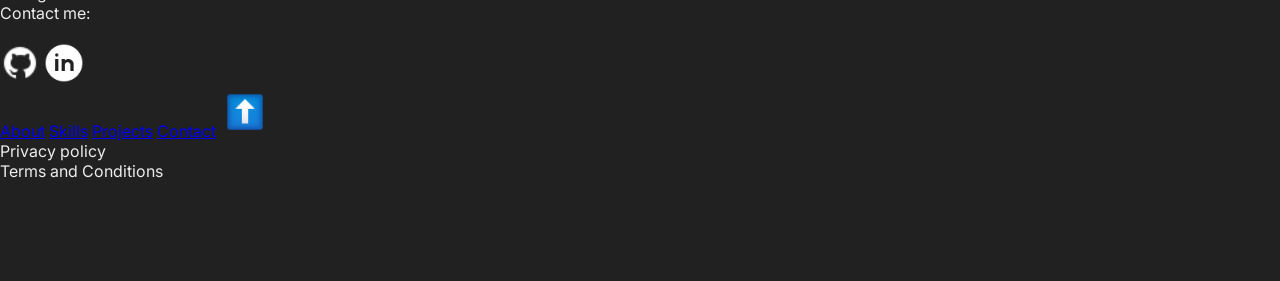
==== commit e868af7e: "completed the contact page." ====
--- a/index.html
+++ b/index.html
@@ -21,6 +21,7 @@
     <link rel="stylesheet" href="style/skills.css">
     <link rel="stylesheet" href="style/projects.css">
     <link rel="stylesheet" href="style/assignments.css">
+    <link rel="stylesheet" href="style/contact.css">
     <link
             rel="stylesheet"
             href="https://cdnjs.cloudflare.com/ajax/libs/animate.css/4.1.1/animate.min.css"
@@ -38,7 +39,7 @@
         <a href="#about">about</a>
         <a href="#skills">skills</a>
         <a href="#projects">projects</a>
-        <a href="#Contact">contact</a>
+        <a href="#contact">contact</a>
     </nav>
     <div class="menu-toggle">
         <div class="bar"></div>
@@ -64,9 +65,9 @@
         </div>
 
         <div class="home-sm">
-            <a href="https://github.com/MinuraWije"><!--<img src="assets/img/icons8-github-30.png" title="git hub" width="40">--><i class='bx bxl-github' ></i></a>
-            <a href="https://www.linkedin.com/in/minura-wijewickrama-0b7a6927a/"><!--<img src="assets/img/icons8-linkedin-50.png" title="linkedin" width="40">--><i class='bx bxl-linkedin'></i></a>
-            <a href=""><!--<img src="assets/img/icons8-whatsapp-32.png" title="git hub" width="40">--><i class='bx bxl-whatsapp' ></i></a>
+            <a href="https://github.com/MinuraWije"><i class='bx bxl-github' ></i></a>
+            <a href="https://www.linkedin.com/in/minura-wijewickrama-0b7a6927a/"><i class='bx bxl-linkedin'></i></a>
+            <a href="https://wa.me/+94740083688"><i class='bx bxl-whatsapp' ></i></a>
         </div>
     </section>
 </main>
@@ -417,33 +418,72 @@
 </main>
 
 
-<!--Contact-->
-<section>
-
-    <h3 id="Contact">contact.</h3>
-
-    <p>Interested to work with me?</p>
-    <p> Let's chat!</p>
-
-    <div>
-        <input type="text" id="Full name" placeholder="Full name">
-        <br><br>
-
-        <input type="text" id="Email Address" placeholder="Email address">
-        <br><br>
-
-        <input type="text" id="Subject" placeholder="Subject">
-
-        <p>Tell me about your project</p>
-
-        <textarea name="Details" id="Details" cols="30" rows="10" placeholder="Enter Details here."></textarea>
-        <br>
-
-        <input type="button" id="Send Message" value="Send message">
-
-    </div>
-
-</section>
+<main>
+    <!--Contact-->
+    <section class="contact" id="contact">
+        <div class="max-width">
+            <h3 class="title">contact.</h3>
+
+            <div class="contact-content">
+
+                <div class="column left">
+                    <div class="text">Interested to work with me?</div>
+                    <p>Whether you have a project in mind, want to collaborate, or just want to say hello, please feel free to reach out.
+                        You can contact me via the following methods:</p>
+                    <div class="icons">
+
+                        <div class="row">
+                            <i class="fa-solid fa-envelope"></i>
+                            <div class="info">
+                                <div class="head">Email</div>
+                                <div class="sub-title"><a href="mailto:minurawije@gmail.com"
+                                                          style="text-decoration: none; color: #afafaf;">minurawije@gmail.com</a>
+                                </div>
+                            </div>
+                        </div>
+
+                        <br>
+
+                        <div class="social-menu">
+                            <ul>
+                                <li><a href="https://github.com/MinuraWije"><i class="fa-brands fa-github"></i></a></li>
+                                <li><a href="https://www.linkedin.com/in/minura-wijewickrama-0b7a6927a/"><i class="fa-brands fa-linkedin-in"></i></a></li>
+                                <li><a href="https://wa.me/+94740083688"><i class="fa-brands fa-whatsapp"></i></i></a></li>
+                            </ul>
+                        </div>
+                    </div>
+                    <p>Alternatively, you can fill out the contact form here, and I will get back to you as soon as possible.</p>
+                </div>
+
+                <!-- Reach -->
+                <div class="column right">
+                    <div class="text">Message me</div>
+                    <form action="#">
+                        <div class="fields">
+                            <div class="field name">
+                                <input type="text" placeholder="Your Name" required>
+                            </div>
+                            <div class="field email">
+                                <input type="email" placeholder="Your Email" required>
+                            </div>
+                        </div>
+                        <div class="field">
+                            <input type="text" placeholder="Subject" required>
+                        </div>
+                        <div class="field textarea">
+                            <textarea cols="30" rows="10" placeholder="Message.." required></textarea>
+                        </div>
+                        <div class="button-area">
+                            <button type="submit">Send message</button>
+                        </div>
+                    </form>
+                </div>
+
+            </div>
+        </div>
+    </section>
+</main>
+
 
 <!--Footer-->
 <section>
--- a/style/contact.css
+++ b/style/contact.css
@@ -0,0 +1,178 @@
+.contact .contact-content .column {
+    width: calc(50% - 30px);
+}
+
+.contact .contact-content .text {
+    font-size: 20px;
+    font-weight: 600;
+    margin-bottom: 10px;
+}
+
+.contact .contact-content .left p {
+    text-align: justify;
+}
+
+.contact .contact-content .left .icons {
+    margin: 10px 0;
+}
+
+.contact .contact-content .row {
+    display: flex;
+    height: 65px;
+    align-items: center;
+}
+
+.contact .contact-content .row .info {
+    margin-left: 30px;
+}
+
+.contact .contact-content .row i {
+    font-size: 25px;
+    color: #03A9F4;
+}
+
+.contact .contact-content .info .head {
+    font-weight: 500;
+    color: #ededed;
+}
+
+.contact .contact-content .info .sub-title {
+    color: #333;
+}
+
+.contact .right form .fields {
+    display: flex;
+}
+
+.contact .right form .field,
+.contact .right form .fields .field {
+    height: 45px;
+    width: 100%;
+    margin-bottom: 15px;
+}
+
+.contact .right form .textarea {
+    height: 80px;
+    width: 100%;
+}
+
+.contact .right form .name {
+    margin-right: 10px;
+}
+
+.contact .right form .field input,
+.contact .right form .textarea textarea {
+    height: 100%;
+    width: 100%;
+    border: 1px solid lightgrey;
+    border-radius: 6px;
+    outline: none;
+    padding: 0 15px;
+    font-size: 17px;
+    font-family: "Poppins", sans-serif;
+    transition: all 0.3s ease;
+}
+
+.contact .right form .field input:focus,
+.contact .right form .textarea textarea:focus {
+    border-color: #b3b3b3;
+}
+
+.contact .right form .textarea textarea {
+    padding-top: 10px;
+    resize: none;
+}
+
+.contact .right form .button-area {
+    display: flex;
+    align-items: center;
+}
+
+.right form .button-area button {
+    color: #0F0F0F;
+    display: block;
+    width: 160px !important;
+    height: 45px;
+    outline: none;
+    font-size: 18px;
+    font-weight: 500;
+    border-radius: 6px;
+    cursor: pointer;
+    flex-wrap: nowrap;
+    background: #03A9F4;
+    border: 2px solid #03A9F4;
+    transition: all 0.3s ease;
+}
+
+.right form .button-area button:hover {
+    color: #03A9F4;
+    background: none;
+    animation: pulsate 1s ease-in-out;
+}
+
+.social-menu {
+    position: relative;
+    margin-top: 20px;
+    text-align: center;
+}
+
+.social-menu ul {
+    padding: 0;
+    margin: 0;
+    display: flex;
+    justify-content: center;
+}
+
+.social-menu ul li {
+    list-style: none;
+    margin: 0 15px;
+}
+
+.social-menu ul li .fa {
+    font-size: 30px;
+    line-height: 60px;
+    transition: 0.6s;
+    color: #000;
+}
+
+.social-menu ul li .fa:hover {
+    color: #fff;
+}
+
+.social-menu ul li a {
+    left: 0;
+    right: 12px;
+    padding-top: 3px;
+    position: relative;
+    display: block;
+    width: 30px;
+    height: 30px;
+    border-radius: 50%;
+    background: transparent;
+    color: #03A9F4;
+    text-align: center;
+    transition: 0.5s;
+    border: 2px solid #03A9F4;
+    overflow: hidden;
+    /*box-shadow: 0 5px 4px rgba(0, 0, 0, 0.5);*/
+}
+
+.social-menu ul li a:hover {
+    color: #212121;
+}
+
+.social-menu ul li a::before {
+    content: '';
+    position: absolute;
+    top: 0;
+    left: 0;
+    width: 0;
+    height: 100%;
+    background: #03A9F4;
+    z-index: -1;
+    transition: .5s;
+}
+
+.social-menu ul li a:hover::before {
+    width: 100%;
+}
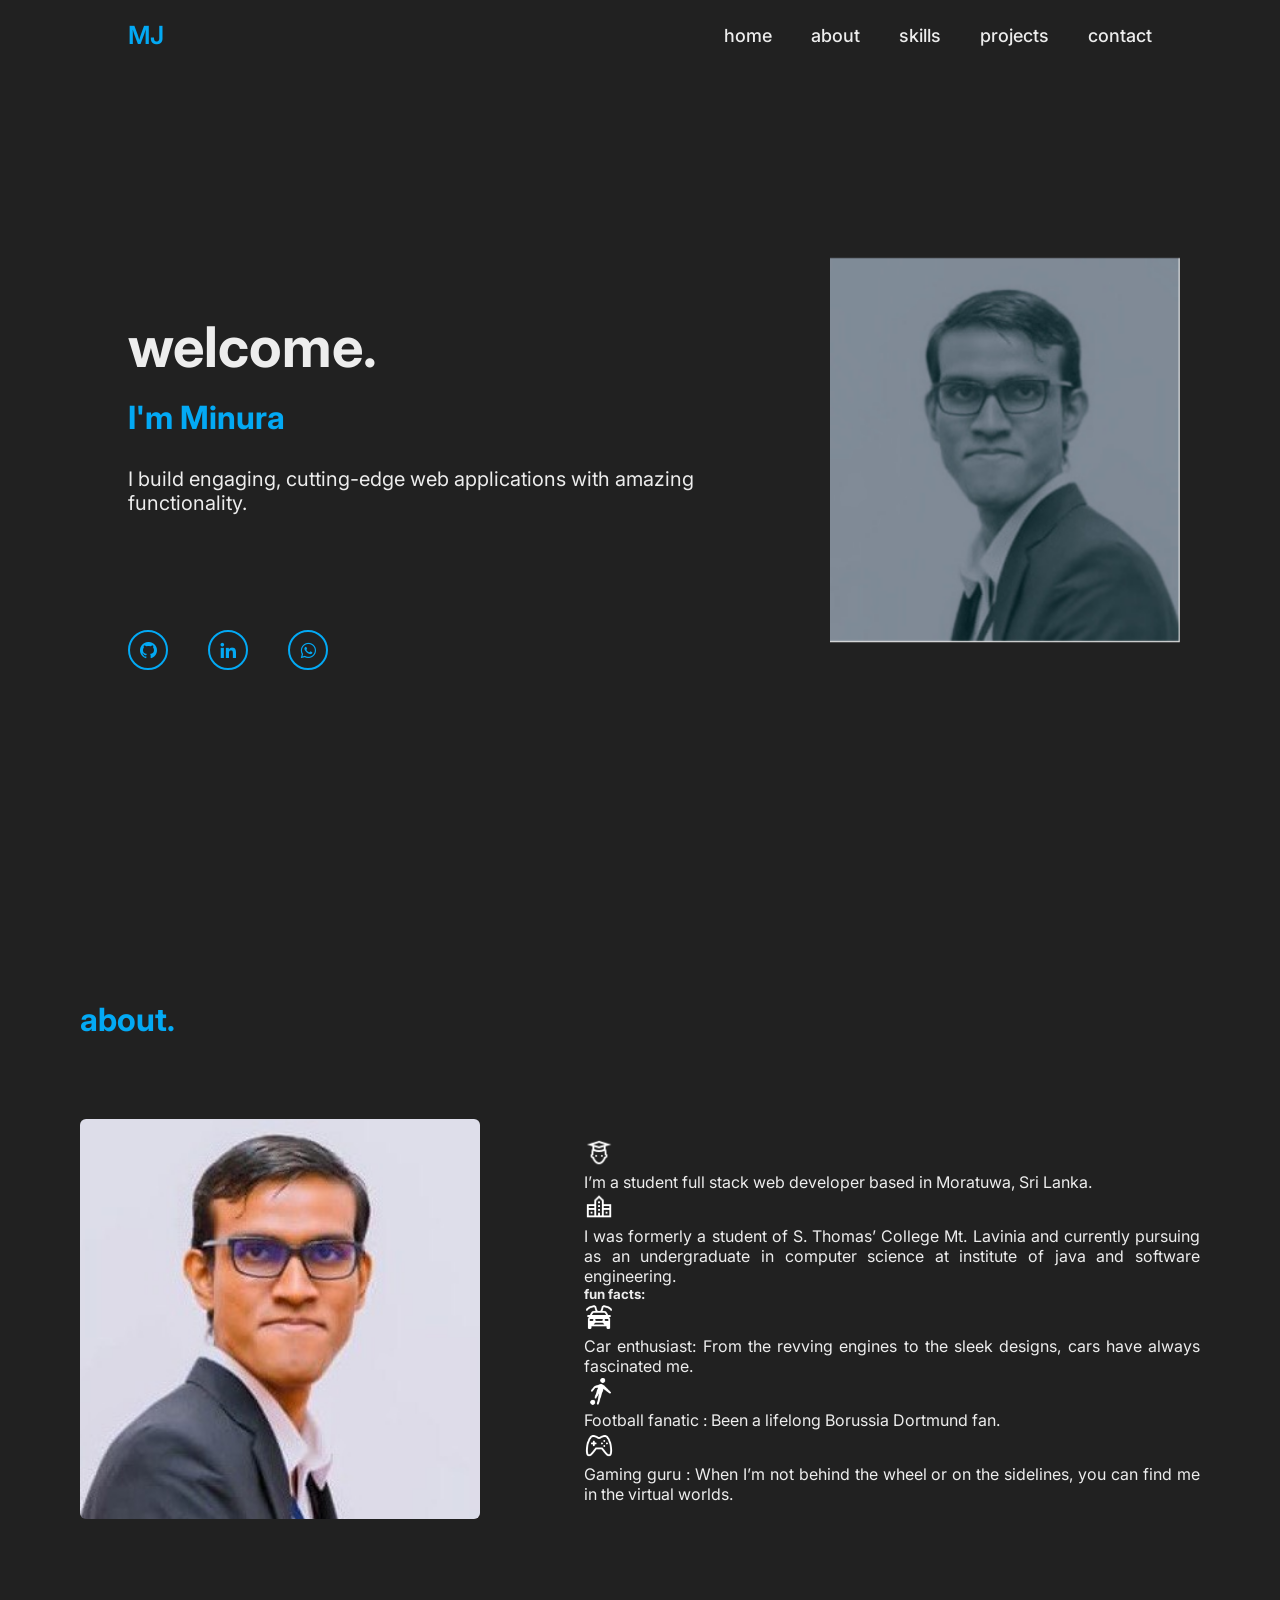
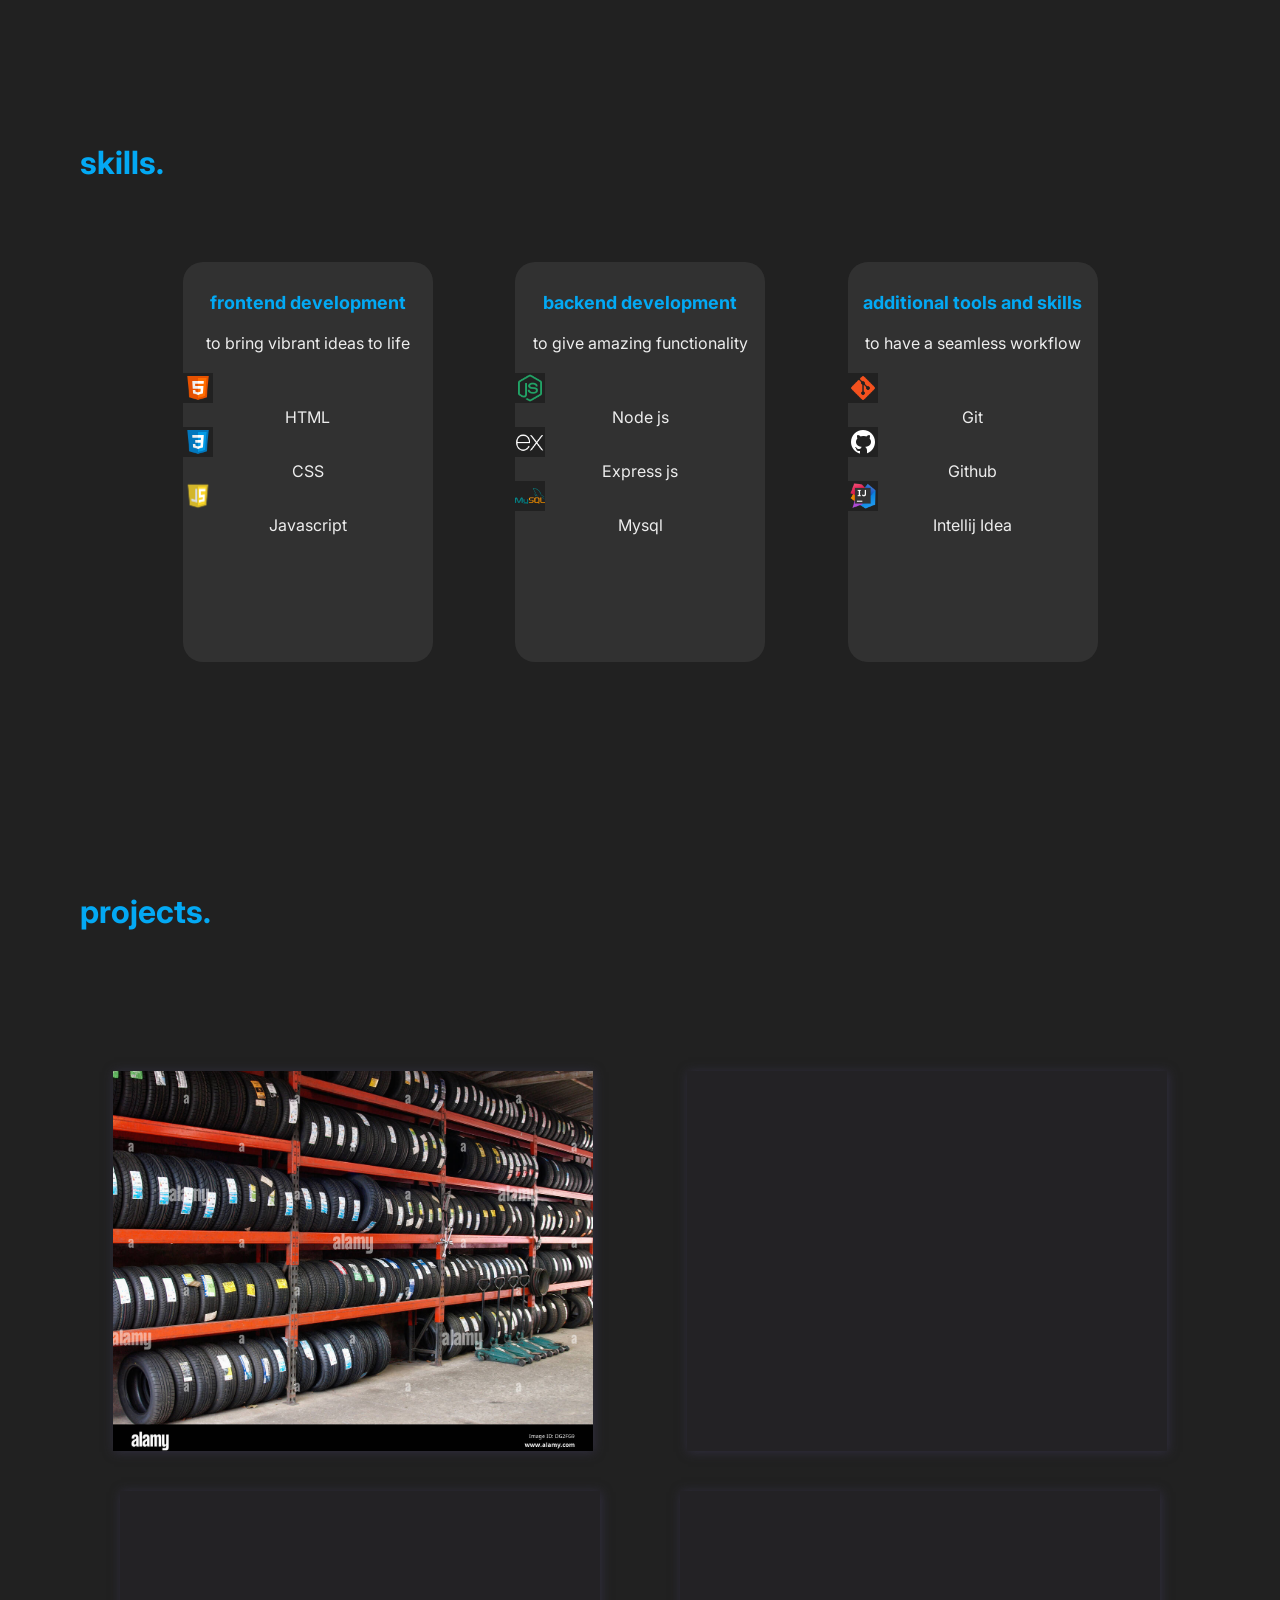
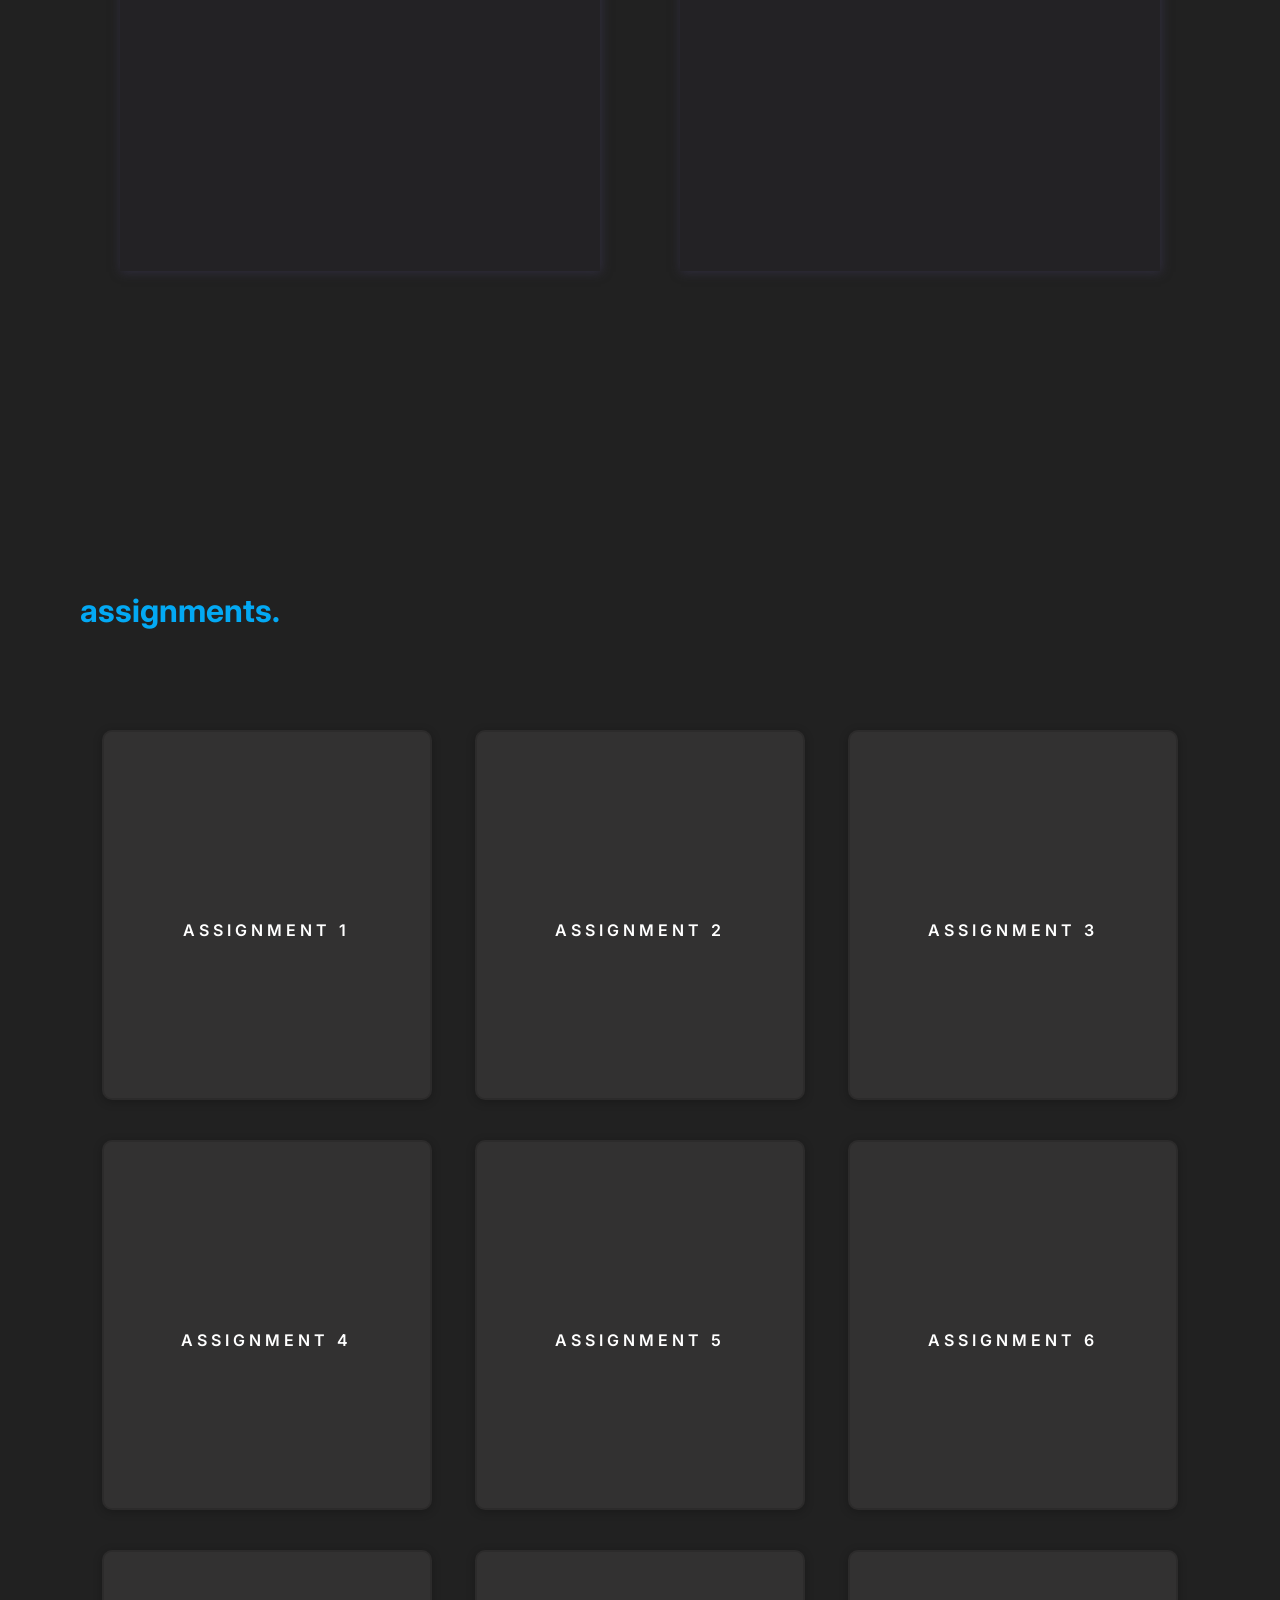
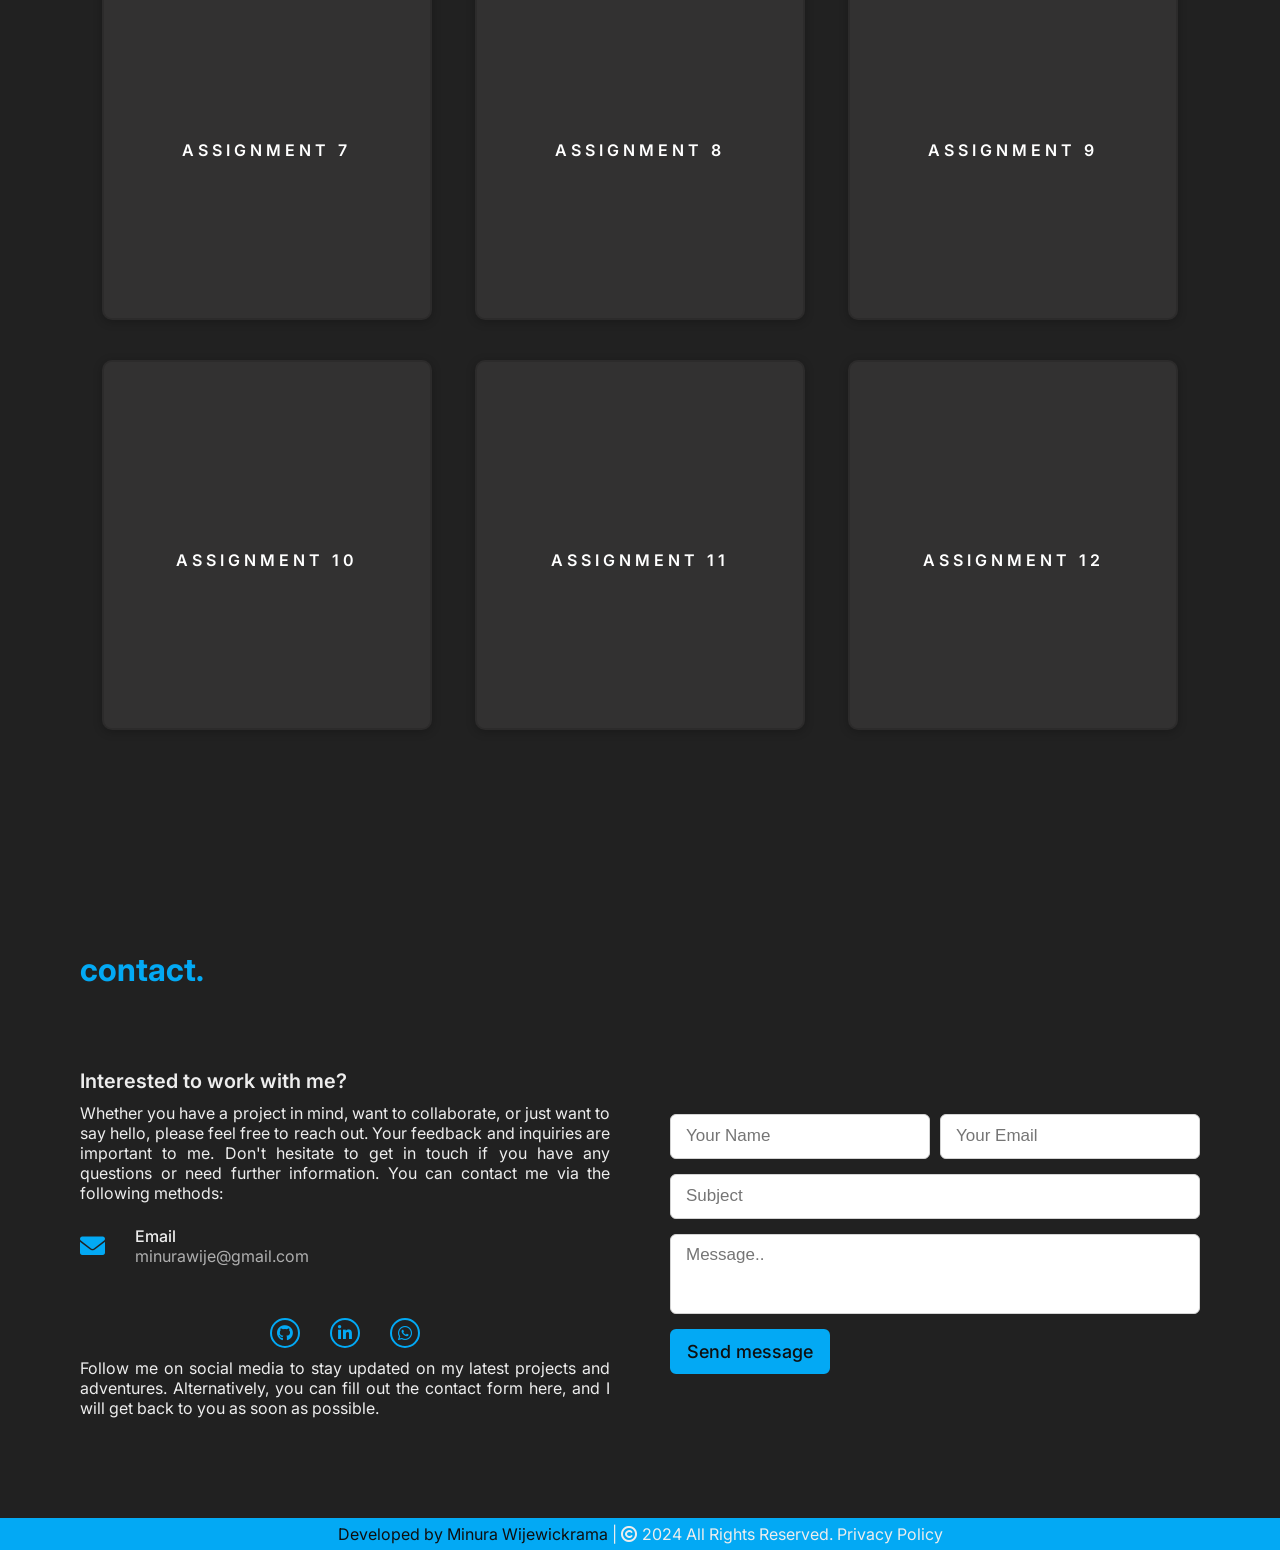
==== commit c47fe482: "completed footer styling." ====
--- a/index.html
+++ b/index.html
@@ -427,8 +427,10 @@
             <div class="contact-content">
 
                 <div class="column left">
+                    <!--<div class="text">Thank you for visiting my portfolio website.</div>-->
                     <div class="text">Interested to work with me?</div>
                     <p>Whether you have a project in mind, want to collaborate, or just want to say hello, please feel free to reach out.
+                        Your feedback and inquiries are important to me. Don't hesitate to get in touch if you have any questions or need further information.
                         You can contact me via the following methods:</p>
                     <div class="icons">
 
@@ -452,12 +454,13 @@
                             </ul>
                         </div>
                     </div>
-                    <p>Alternatively, you can fill out the contact form here, and I will get back to you as soon as possible.</p>
+                    <p>Follow me on social media to stay updated on my latest projects and adventures.
+                        Alternatively, you can fill out the contact form here, and I will get back to you as soon as possible.</p>
                 </div>
 
                 <!-- Reach -->
                 <div class="column right">
-                    <div class="text">Message me</div>
+                    <!--<div class="text">Message me</div>-->
                     <form action="#">
                         <div class="fields">
                             <div class="field name">
@@ -486,31 +489,12 @@
 
 
 <!--Footer-->
-<section>
-
-    <p>
-        Copyright © 2024 - Developed by Minura Wijewickrama. <br>All Rights Reserved
-    </p>
-
-    <div>
-        <p>Contact me:</p>
-        <br>
-
-        <a href="https://github.com/MinuraWije"><img src="assets/img/icons8-github-30.png" title="git hub" width="40"></a>
-        <a href="https://www.linkedin.com/in/minura-wijewickrama-0b7a6927a/"><img src="assets/img/icons8-linkedin-50.png" title="linkedin" width="40"></a>
-        <!--<a href="https://github.com/MinuraWije"><img src="assets/img/icons8-github-30.png" title="git hub" width="40"></a>-->
-    </div>
-
-    <div>
-        <a href="#About">About</a>
-        <a href="#Skills">Skills</a>
-        <a href="#Projects">Projects</a>
-        <a href="#Contact">Contact</a>
-        <a href="#Home"><img src="assets/img/icons8-up-arrow-48.png" width="50"></a>
-    </div>
-
-    <p>Privacy policy <br> Terms and Conditions</p>
-</section>
+<footer>
+    <span>
+        <a href="">Developed by Minura Wijewickrama</a> | <span class="far fa-copyright"></span> 2024 All Rights Reserved. Privacy Policy
+    </span>
+</footer>
+
 
 <script src="https://unpkg.com/aos@2.3.1/dist/aos.js"></script>
 
--- a/style/contact.css
+++ b/style/contact.css
@@ -176,3 +176,43 @@
 .social-menu ul li a:hover::before {
     width: 100%;
 }
+
+footer {
+    background: #03A9F4;
+    padding: 6px 16px;
+    color: #ededed;
+    text-align: center;
+}
+
+footer span a {
+    color: #0F0F0F;
+    text-decoration: none;
+}
+
+footer span a:hover {
+    text-decoration: underline;
+}
+
+@media (max-width: 995px) {
+
+    .contact .contact-content {
+        flex-direction: column;
+        align-items: center;
+    }
+
+    .contact .contact-content .column {
+        width: 100%;
+    }
+
+    .contact .contact-content .left {
+        order: 1; /* Change the order to 2 for mobile layout */
+    }
+
+    .contact .contact-content .right {
+        order: 2; /* Change the order to 1 for mobile layout */
+    }
+
+    .social-menu ul {
+        justify-content: center;
+    }
+}
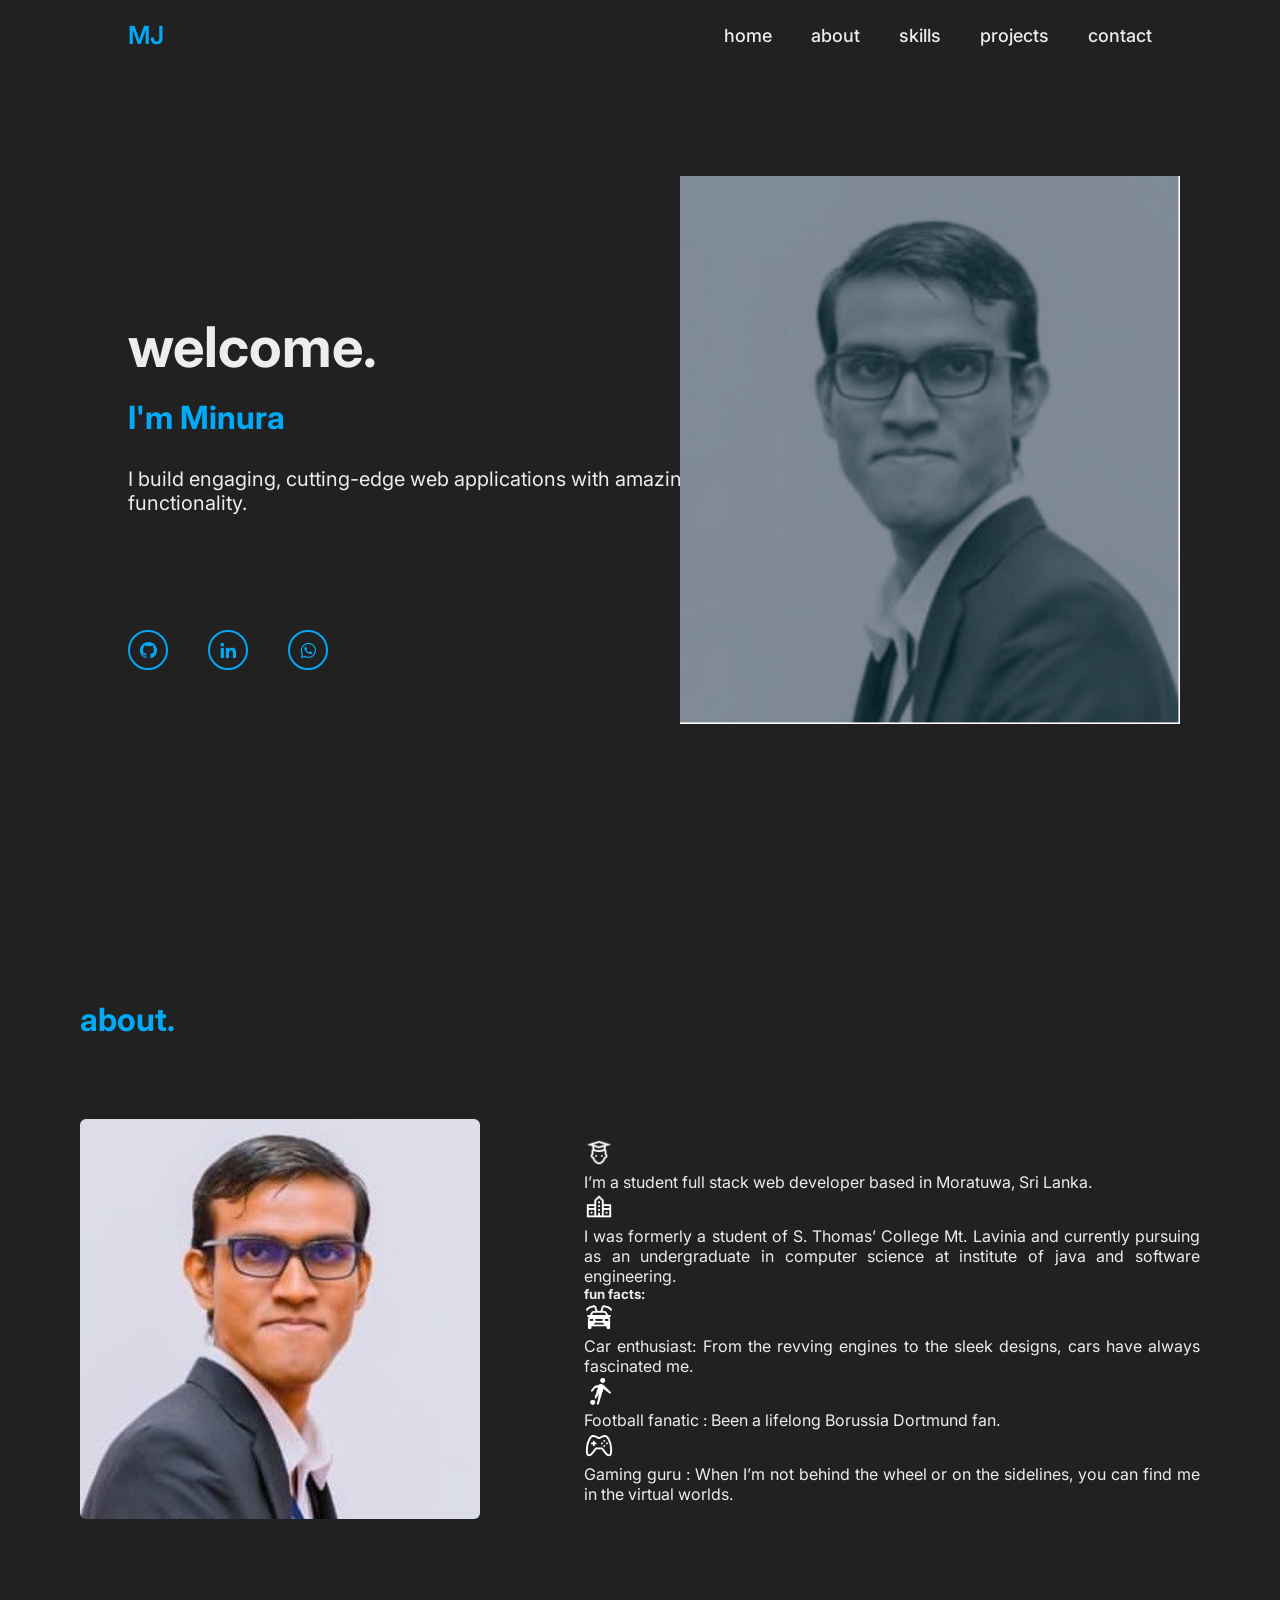
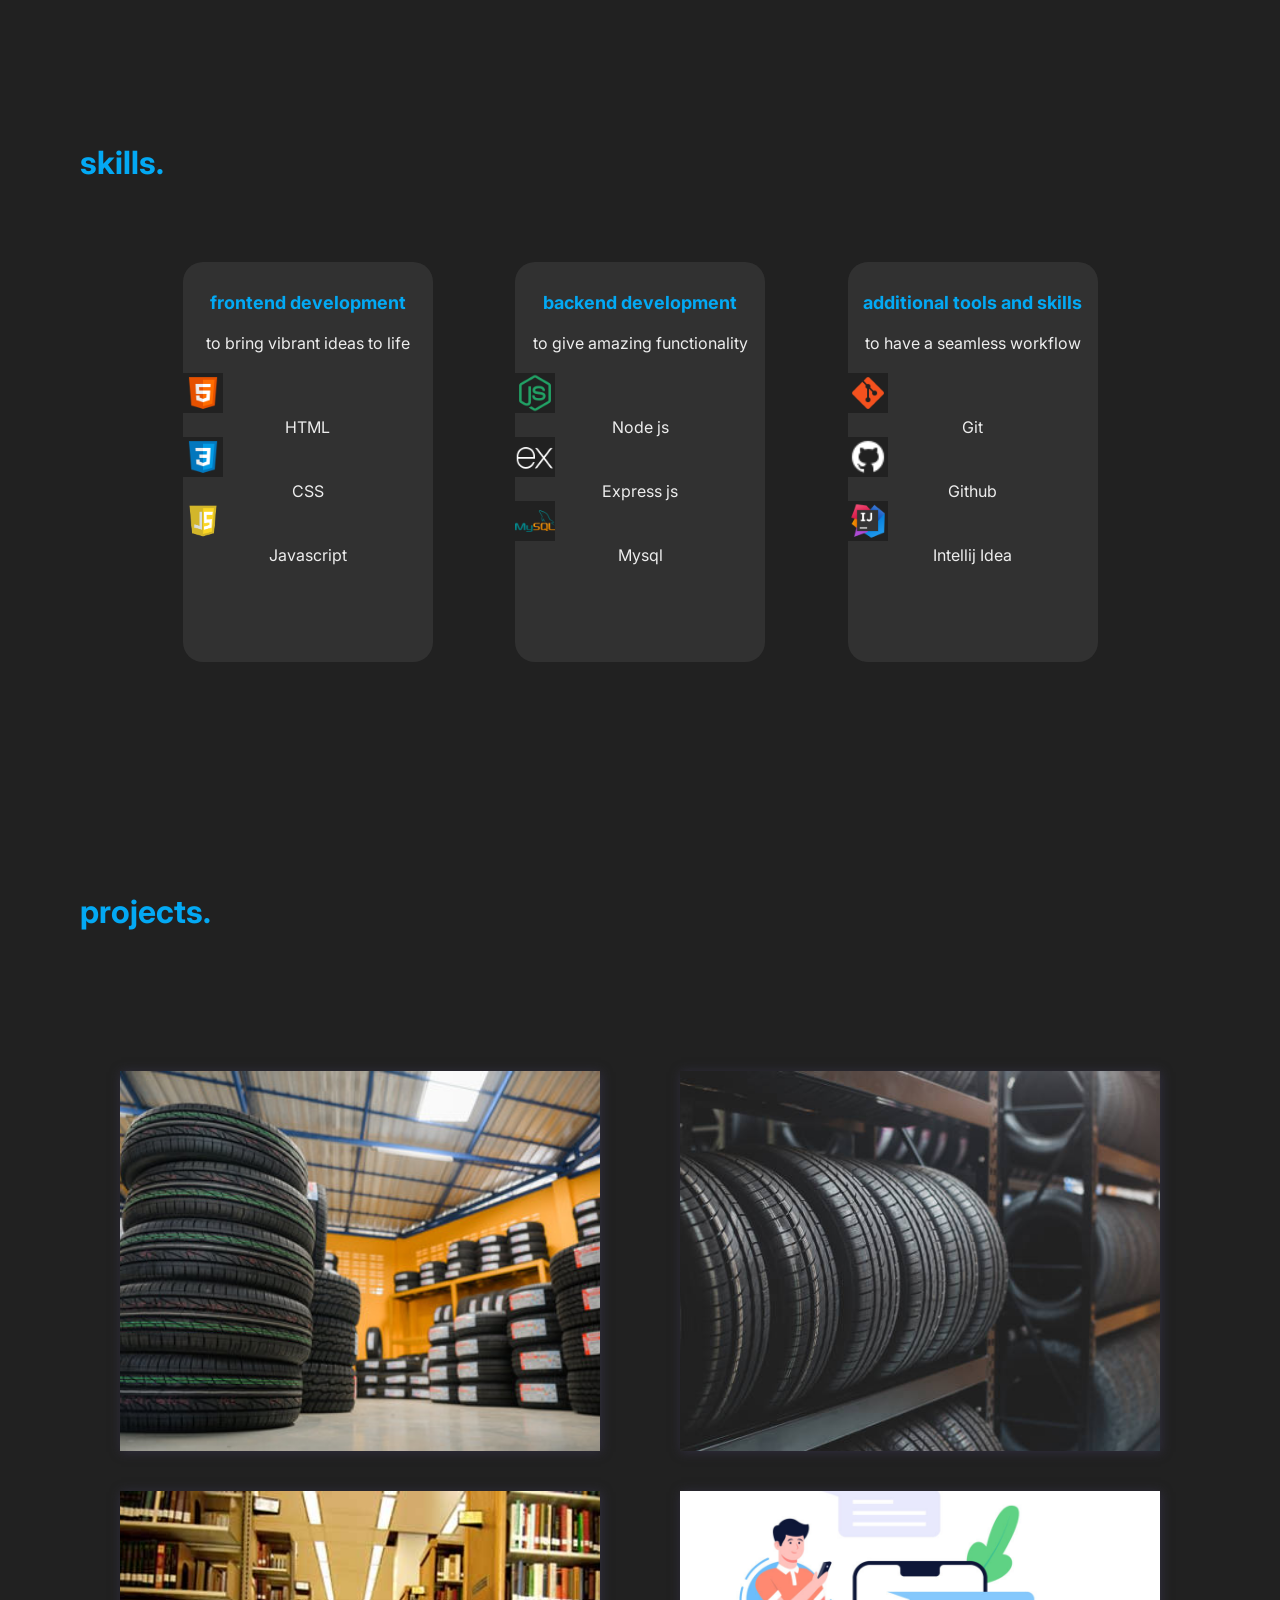
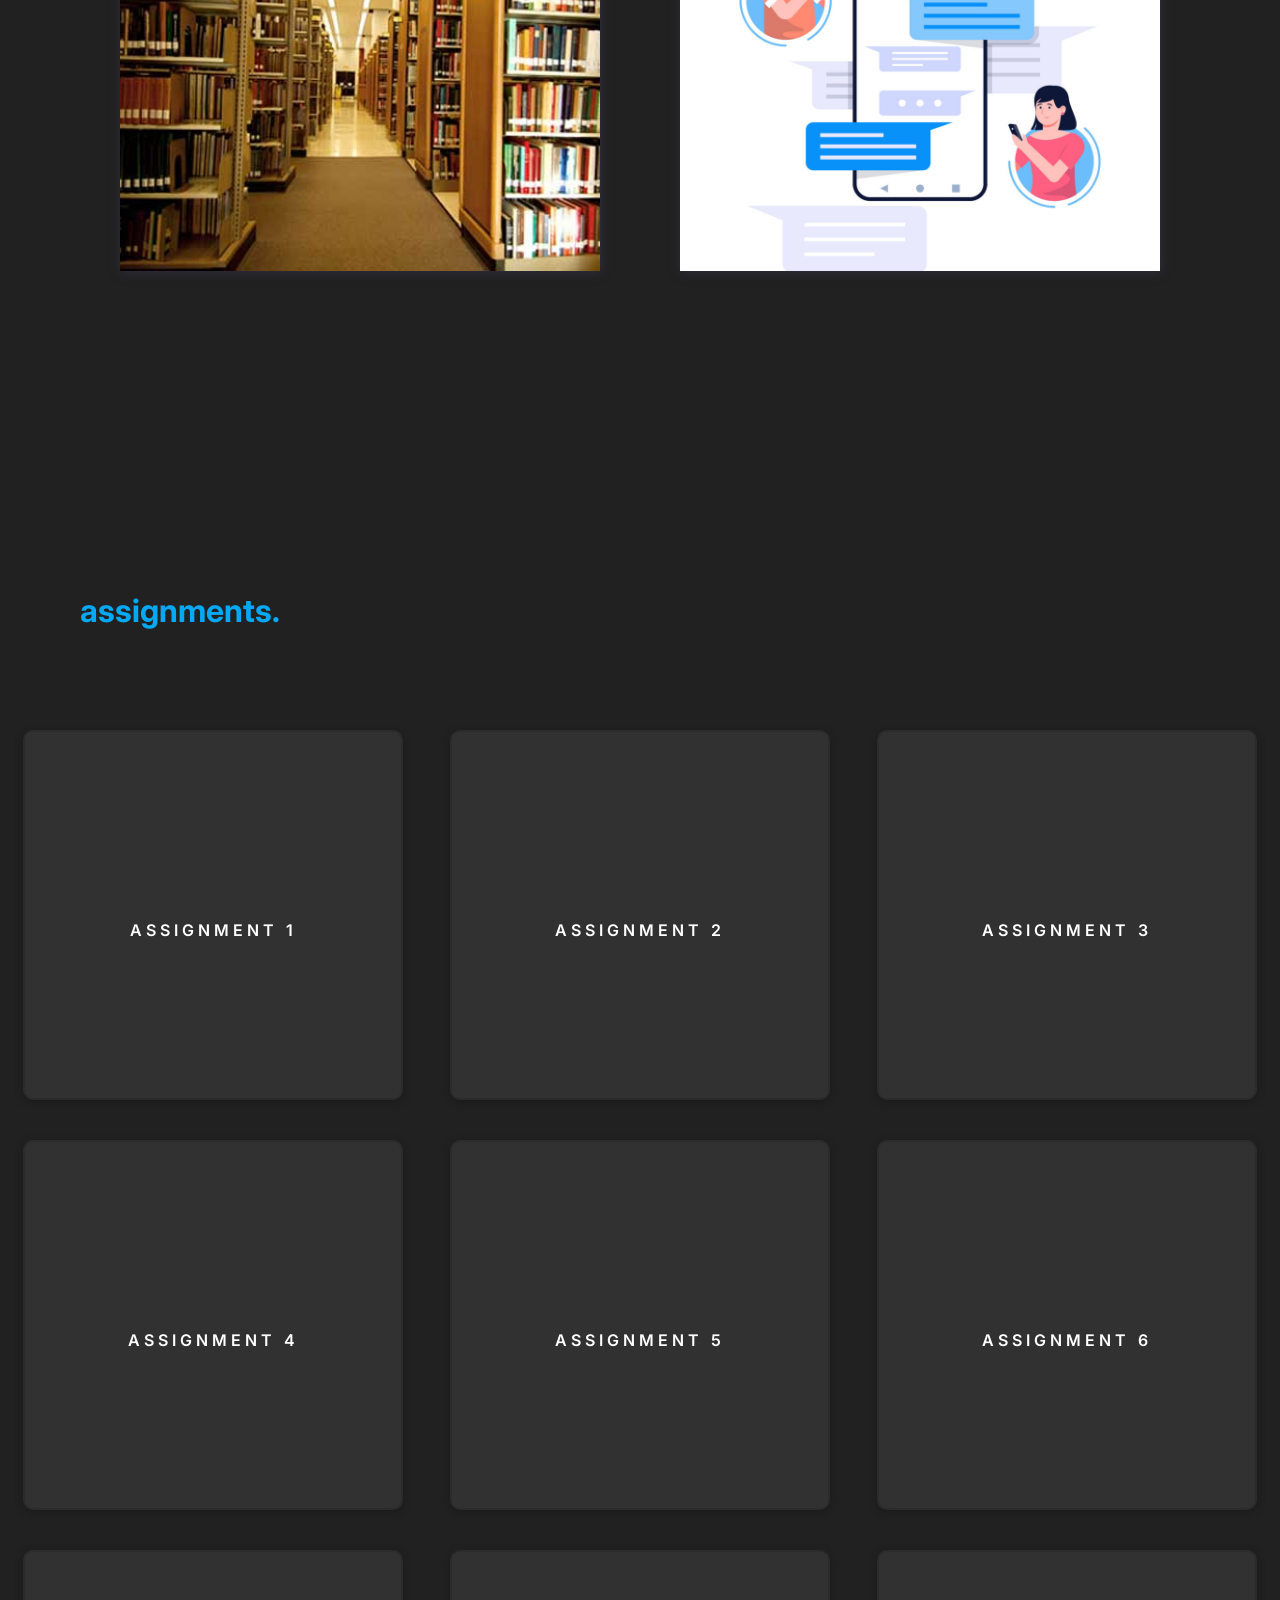
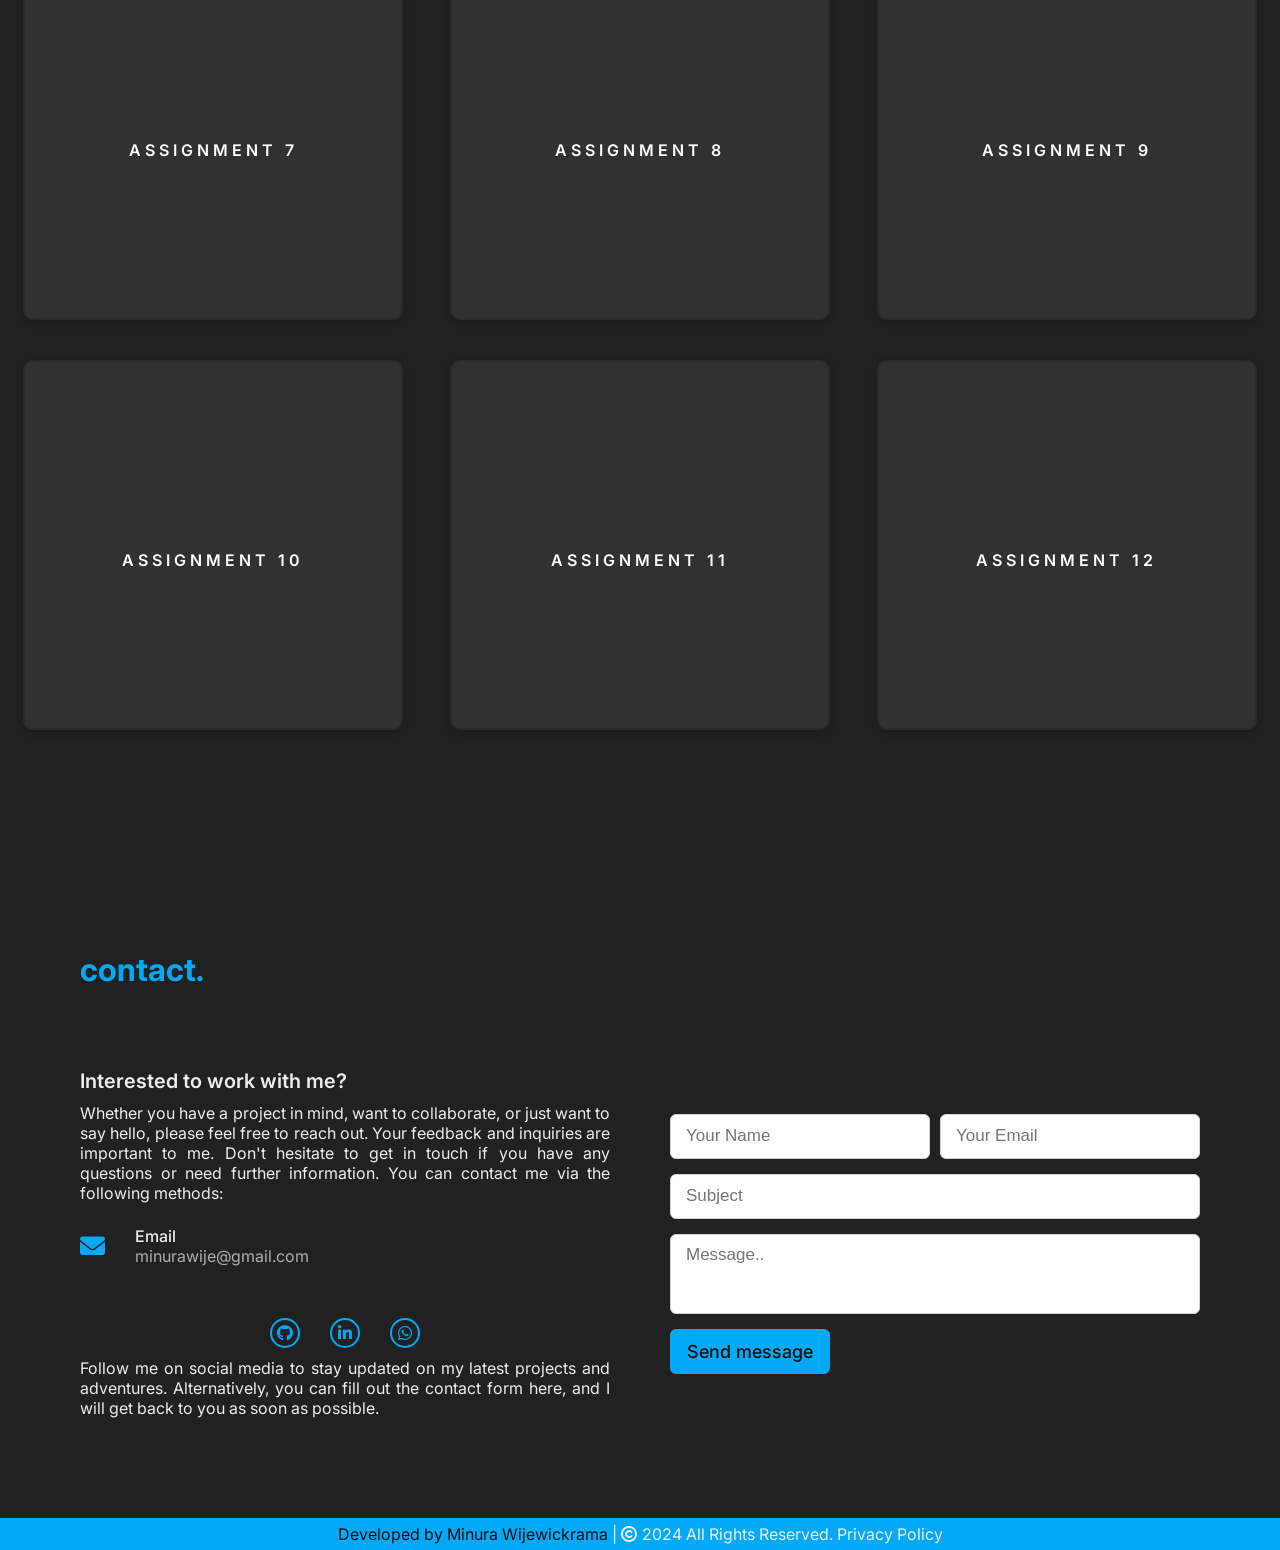
==== commit 792e64ed: "adjusted code in skills page." ====
--- a/index.html
+++ b/index.html
@@ -141,13 +141,13 @@
 
                     <p class="content">to bring vibrant ideas to life</p>
 
-                    <img src="assets/img/icons8-html-48.png" title="HTML" width="30" alt="HTML">
+                    <figure id="html"><img src="assets/img/icons8-html-48.png" title="HTML" width="40" alt="HTML"></figure>
                     <p>HTML</p>
 
-                    <img src="assets/img/icons8-css3-48.png" title="CSS" width="30" alt="CSS">
+                    <figure id="css"><img src="assets/img/icons8-css3-48.png" title="CSS" width="40" alt="CSS"></figure>
                     <p>CSS</p>
 
-                    <img src="assets/img/vecteezy_javascript-logo-png-javascript-icon-transparent-png_27127463.png" title="Javascript" width="30" alt="Javascript">
+                    <figure id="js"><img src="assets/img/vecteezy_javascript-logo-png-javascript-icon-transparent-png_27127463.png" title="Javascript" width="40" alt="Javascript"></figure>
                     <p>Javascript</p>
                 </div>
 
@@ -156,13 +156,13 @@
 
                     <p class="content">to give amazing functionality</p>
 
-                    <img src="assets/img/icons8-node-js-48.png" title="Node js" width="30">
+                    <figure><img src="assets/img/icons8-node-js-48.png" title="Node js" width="40"></figure>
                     <p>Node js</p>
 
-                    <img src="assets/img/icons8-express-js-48.png" title="Express js" width="30">
+                    <figure><img src="assets/img/icons8-express-js-48.png" title="Express js" width="40"></figure>
                     <p>Express js</p>
 
-                    <img src="assets/img/icons8-mysql-logo-48.png" title="Mysql" width="30">
+                    <figure><img src="assets/img/icons8-mysql-logo-48.png" title="Mysql" width="40"></figure>
                     <p>Mysql</p>
                 </div>
 
@@ -171,13 +171,13 @@
 
                     <p class="content">to have a seamless workflow</p>
 
-                    <img src="assets/img/icons8-git-48.png" title="Git" width="30">
+                    <figure><img src="assets/img/icons8-git-48.png" title="Git" width="40"></figure>
                     <p>Git</p>
 
-                    <img src="assets/img/icons8-github-30.png" title="Github" width="30">
+                    <figure><img src="assets/img/icons8-github-30.png" title="Github" width="40"></figure>
                     <p>Github</p>
 
-                    <img src="assets/img/icons8-intellij-idea-48.png" title="Intellij Idea" width="30">
+                    <figure><img src="assets/img/icons8-intellij-idea-48.png" title="Intellij Idea" width="40"></figure>
                     <p>Intellij Idea</p>
                 </div>
             </div>
@@ -197,11 +197,7 @@
 
             <div class="project-wrapper">
                 <div class="project">
-                    <div id="project1" class="project-image1">
-                        <!--<img src="assets/img/Tyre%20shop%20portfolio.jpg" title="Intellij Idea" width="300">-->
-                    </div>
-
-                    <!--<img src="assets/img/Tyre%20shop%20portfolio.jpg" title="Intellij Idea" width="300">-->
+                    <div id="project1" class="project-image1"></div>
 
                     <div class="project-desc">
                         <h1>
@@ -214,49 +210,52 @@
                         <button class="projectBtn"><a href="https://github.com/MinuraWije/TyreShopManagementSystem">Git Hub</a></button>
                     </div>
                 </div>
-                <br>
 
                 <div class="project">
                     <div id="project2" class="project-image2"></div>
-                    <!--<img src="assets/img/Tyre%20shop%20portfolio.jpg" title="Intellij Idea" width="300">-->
 
                     <div class="project-desc">
                         <h1>
                             Layered project.
                         </h1>
-                        <input type="button" id="See more2" value="See more">
+                        <p>
+                            This project was completed by converting the 1st semester project to layered architecture.
+                        </p>
+                        <!--<input type="button" id="See more2" value="See more">-->
+                        <button class="projectBtn"><a href="https://github.com/MinuraWije/LayeredTyreShopManagementSystem">Git Hub</a></button>
                     </div>
                 </div>
 
                 <div class="project">
                     <div id="project3" class="project-image3"></div>
-                    <!--<img src="assets/img/Tyre%20shop%20portfolio.jpg" title="Intellij Idea" width="300">-->
 
                     <div class="project-desc">
                         <h1>
-                            PRF project.
+                            Hibernate project.
                         </h1>
-                        <input type="button" id="See more3" value="See more">
+                        <p>
+                            I have completed a library management system that showcases the use of hibernate.
+                        </p>
+                        <!--<input type="button" id="See more3" value="See more">-->
+                        <button class="projectBtn"><a href="https://github.com/MinuraWije/bookworm">Git Hub</a></button>
                     </div>
                 </div>
 
                 <div class="project">
                     <div id="project4" class="project-image4"></div>
-                    <!--<img src="assets/img/Tyre%20shop%20portfolio.jpg" title="Intellij Idea" width="300">-->
 
                     <div class="project-desc">
                         <h1>
                             Chat application.
                         </h1>
-                        <input type="button" id="See more4" value="See more">
+                        <p>
+                            I have used my knowledge in network programming in this project by creating a online chat application.
+                        </p>
+                        <!--<input type="button" id="See more4" value="See more">-->
+                        <button class="projectBtn"><a href="https://github.com/MinuraWije/Chat-Application">Git Hub</a></button>
                     </div>
                 </div>
             </div>
-
-            <!--<p>
-                My completed assignments
-            </p>
-            <a href="#View">view</a>-->
         </div>
 
     </section>
@@ -270,7 +269,7 @@
         <div class="max-width">
 
             <h3 class="title">assignments.</h3>
-
+        </div>
             <div class="assignment">
                 <div id="card1" class="card " data-aos="fade-up" >
                     <a class="link" href="https://github.com/MinuraWije/my-profile"><i class="fa-brands fa-github"></i></a>
@@ -412,7 +411,7 @@
                     </ul>
                 </div>
             </div>
-        </div>
+        <!--</div>-->
 
     </section>
 </main>
--- a/style/home.css
+++ b/style/home.css
@@ -81,7 +81,7 @@
 }
 
 .home-img img{
-    width: 350px;
+    width: 500px;
     position: absolute;
     right: 100px;
     top: 0;
@@ -142,6 +142,45 @@
     width: 100%;
 }
 
+@media (max-width: 1200px) {
+    .home-img img{
+        width: 400px;
+    }
+
+    .home-content{
+        max-width: 450px;
+    }
+
+    .home-content h1{
+        font-size: 52px;
+        font-weight: 700;
+        line-height: 1.5;
+    }
+
+    .home-content h2 {
+        font-size: 26px;
+        font-weight: 700;
+    }
+
+    .home-content h3{
+        font-size: 26px;
+        font-weight: 700;
+        color: #03A9F4;
+        line-height: 1.8;
+    }
+
+    .home-content p {
+        font-size: 14px;
+        margin: 20px 0 40px;
+    }
+
+    .home-sm {
+        bottom: -150px;
+        /*left: 200px;*/
+        left: -450px;
+        /*left: 10vw;*/
+    }
+}
 @media (max-width: 950px) {
     .navbar {
         display: none;
@@ -174,45 +213,6 @@
     }
 }
 
-@media (max-width: 1200px) {
-    .home-img img{
-        width: 400px;
-    }
-
-    .home-content{
-        max-width: 550px;
-    }
-
-    .home-content h1{
-        font-size: 52px;
-        font-weight: 700;
-        line-height: 1.5;
-    }
-
-    .home-content h2 {
-        font-size: 26px;
-        font-weight: 700;
-    }
-
-    .home-content h3{
-        font-size: 26px;
-        font-weight: 700;
-        color: #03A9F4;
-        line-height: 1.8;
-    }
-
-    .home-content p {
-        font-size: 14px;
-        margin: 20px 0 40px;
-    }
-
-    .home-sm {
-        bottom: -150px;
-        /*left: 200px;*/
-        left: -500px;
-        /*left: 10vw;*/
-    }
-}
 
 @media (max-width: 995px) {
     .home {
@@ -228,7 +228,7 @@
     .home-img img{
         left: 0;
         right: 0;
-        top: -30px;
+        top: -50px;
     }
 
     .home-content {
@@ -250,4 +250,26 @@
         font-weight: 700;
         line-height: 1.2;
     }
+    .home-img img{
+        left: 0px;
+        top: -50px;
+        width: 350px;
+    }
+    .home{
+        left: 0;
+        right: 0;
+        align-items: center;
+        /*justify-content: center;*/
+        /*margin: auto;*/
+    }
+}
+
+@media (max-width: 375px){
+    .home{
+        left: 0;
+        right: 0;
+        align-items: center;
+        /*justify-content: center;*/
+        /*margin: auto;*/
+    }
 }
--- a/style/about.css
+++ b/style/about.css
@@ -111,7 +111,7 @@
 @media (max-width: 995px) {
     .about{
         position: relative;
-        top: 50px;
+        top: 150px;
     }
 
     /*.services {
--- a/style/skills.css
+++ b/style/skills.css
@@ -35,4 +35,10 @@
 
 .skill-content div>p{
     text-align: center;
+}
+
+@media (max-width: 995px) {
+    .skills{
+        top: 100px;
+    }
 }
--- a/style/projects.css
+++ b/style/projects.css
@@ -40,7 +40,7 @@
 .project-image1 {
     width: 100%;
     height: 100%;
-    background-image: url("../assets/img/Tyre shop portfolio.jpg");
+    background-image: url("../assets/img/tyrenew3.png");
     background-size: cover;
     background-position: center;
 }
@@ -48,7 +48,7 @@
 .project-image2 {
     width: 100%;
     height: 100%;
-    background-image: url("assets/img/me.png");
+    background-image: url("../assets/img/tyrenew.png");
     background-size: cover;
     background-position: center;
 }
@@ -56,7 +56,7 @@
 .project-image3 {
     width: 100%;
     height: 100%;
-    background-image: url("assets/img/Tyre shop portfolio.jpg");
+    background-image: url("../assets/img/library.png");
     background-size: cover;
     background-position: center;
 }
@@ -64,7 +64,7 @@
 .project-image4 {
     width: 100%;
     height: 100%;
-    background-image: url("assets/img/Tyre shop portfolio.jpg");
+    background-image: url("../assets/img/chat2.png");
     background-size: cover;
     background-position: center;
 }
@@ -160,4 +160,13 @@
     width: 80%;
     z-index: -1;
     transition: 100ms linear;
+}
+
+@media (max-width: 525px) {
+    .project-desc h1 {
+        margin: 5px 0;
+        font-size: 16px;
+        font-weight: 700;
+        color: #03A9F4;
+    }
 }
--- a/style/assignments.css
+++ b/style/assignments.css
@@ -1,4 +1,4 @@
-.max-width .assignment{
+ .assignment{
     position: relative;
     top: 5%;
     display: flex;
@@ -15,7 +15,7 @@
 }
 #assignment .card {
     width: 100%;
-    max-width: 330px;
+    max-width: 380px;
     min-width: 280px;
     height: 370px;
     background-color: #323131;
@@ -117,6 +117,16 @@
 @media (max-width: 995px) {
     #assignment{
         position: relative;
-        top: -250px;
     }
-}+}
+/*@media (max-width: 425px){
+    #assignment .card{
+        !*left: -100px;*!
+        left: 0;
+        right: 0;
+        margin: auto;
+        display: flex;
+        justify-content: center;
+        align-items: center;
+    }
+}*/
--- a/style/contact.css
+++ b/style/contact.css
@@ -194,7 +194,9 @@
 }
 
 @media (max-width: 995px) {
-
+    .contact{
+        top: 400px;
+    }
     .contact .contact-content {
         flex-direction: column;
         align-items: center;
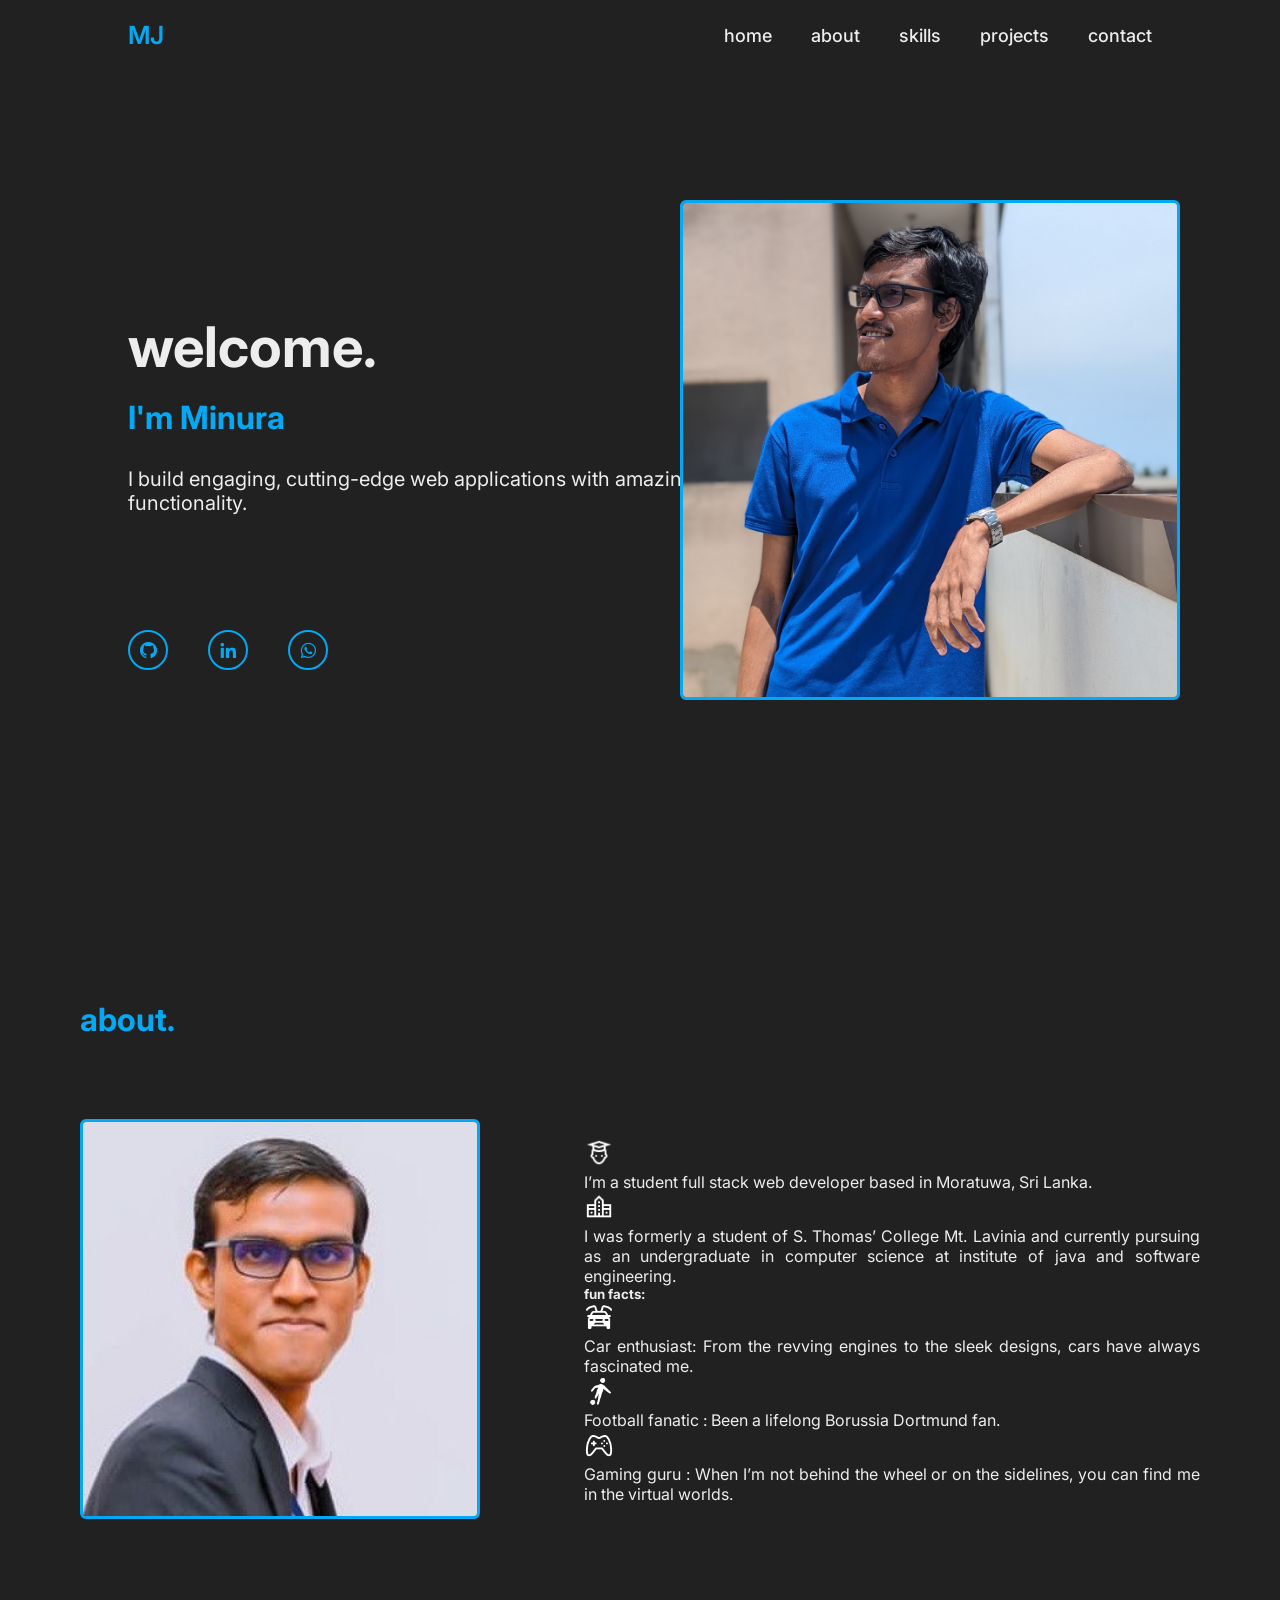
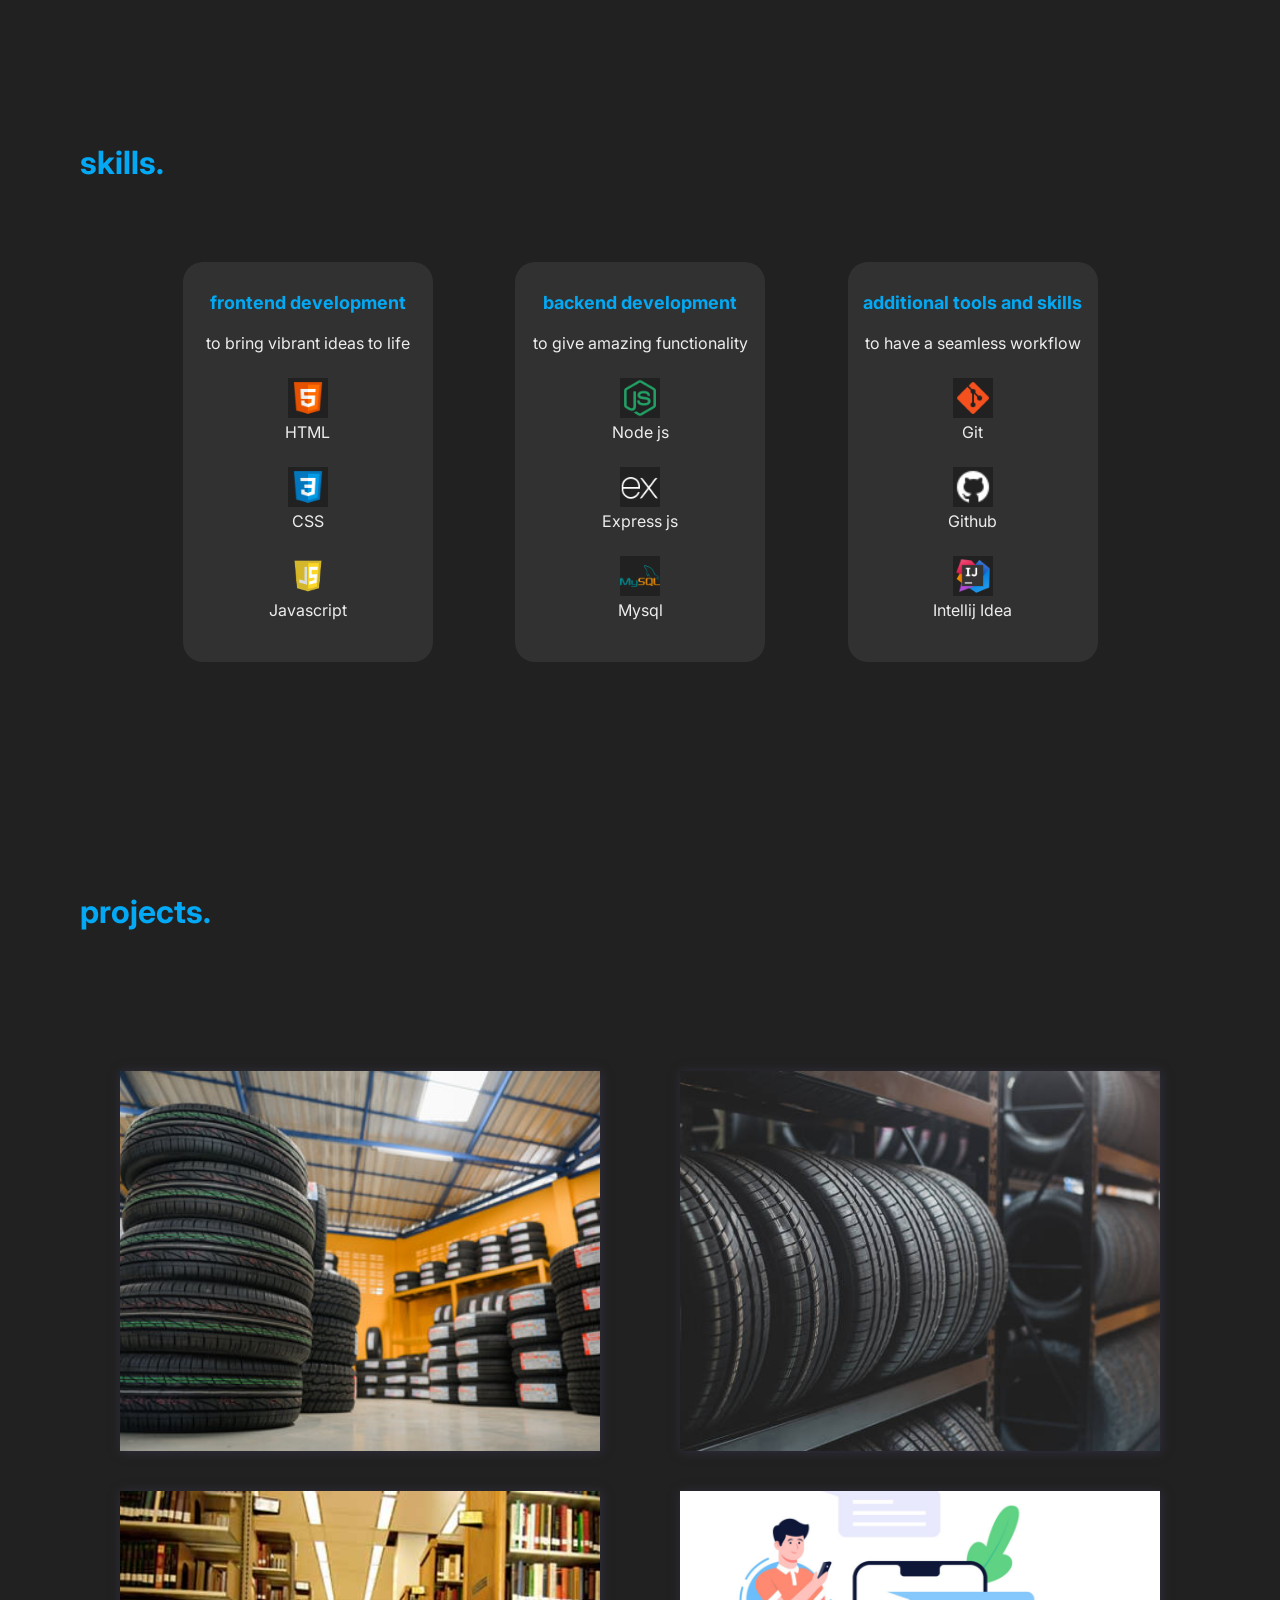
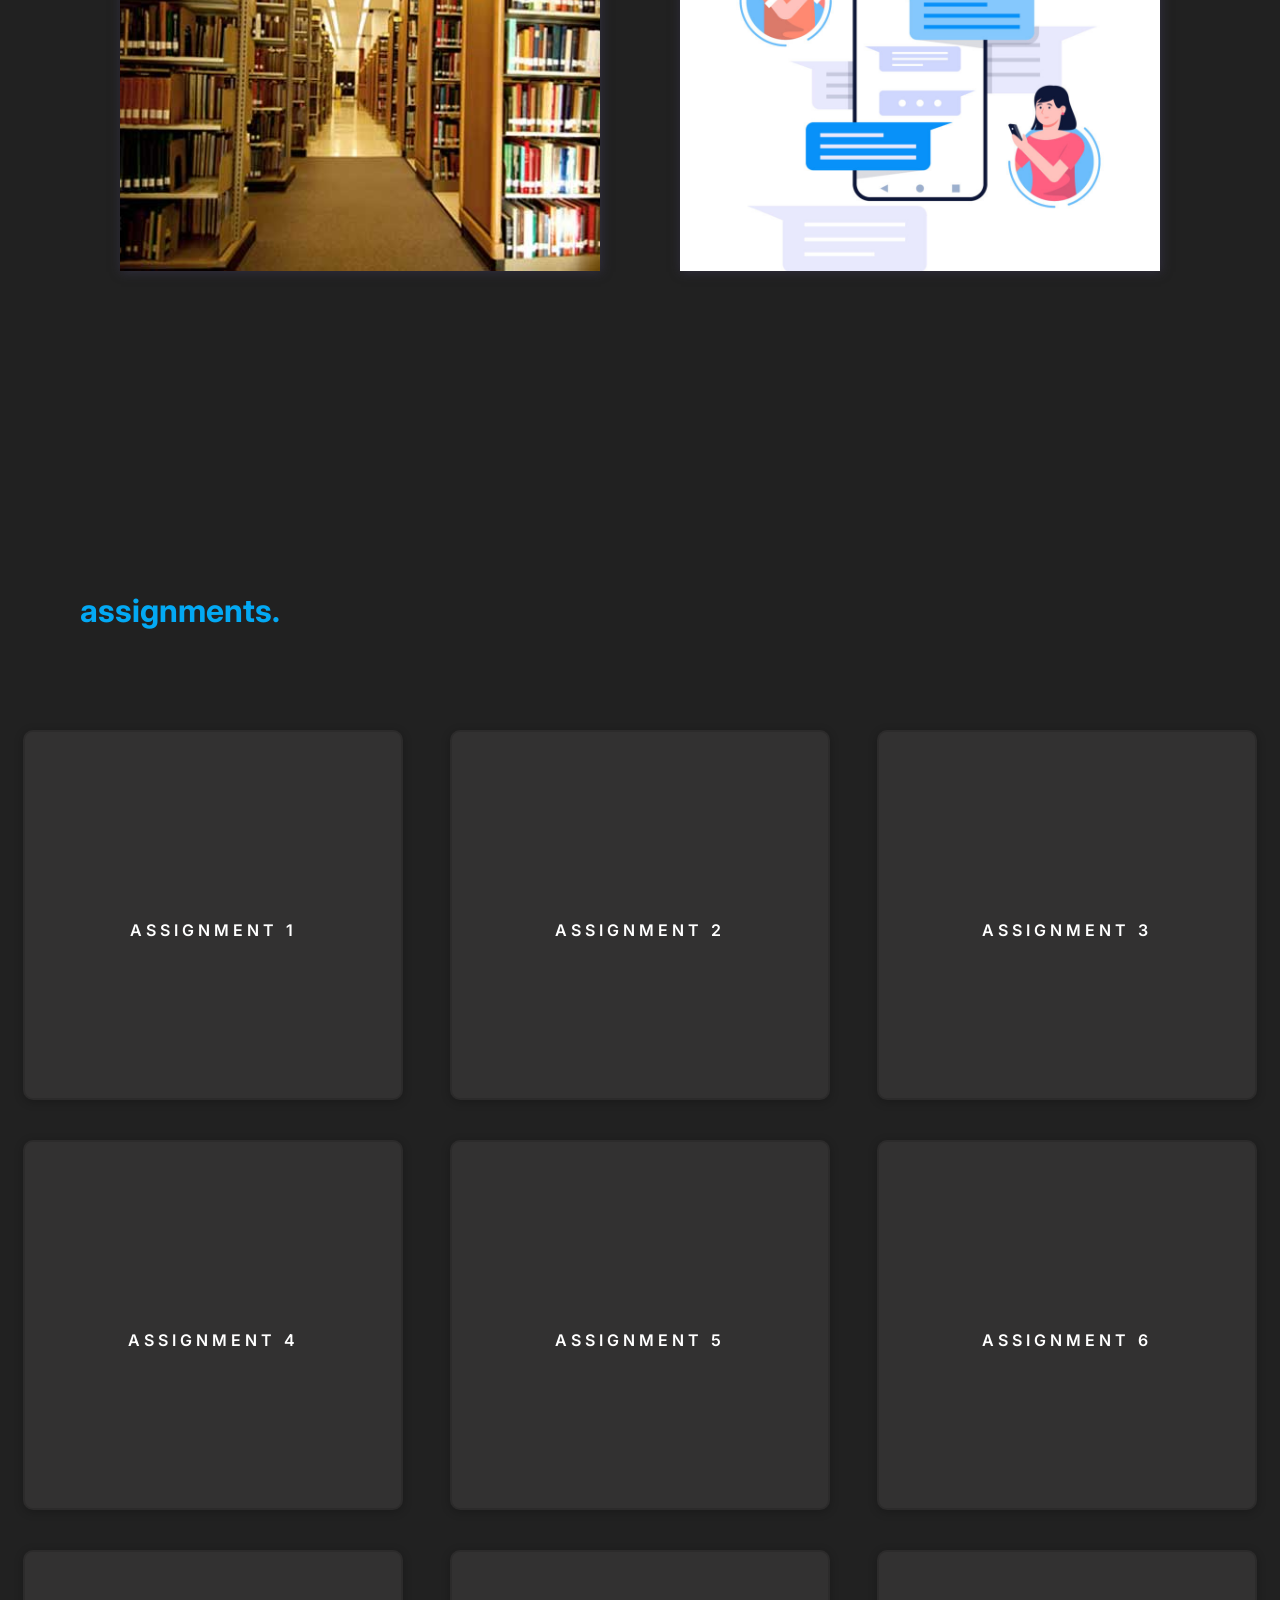
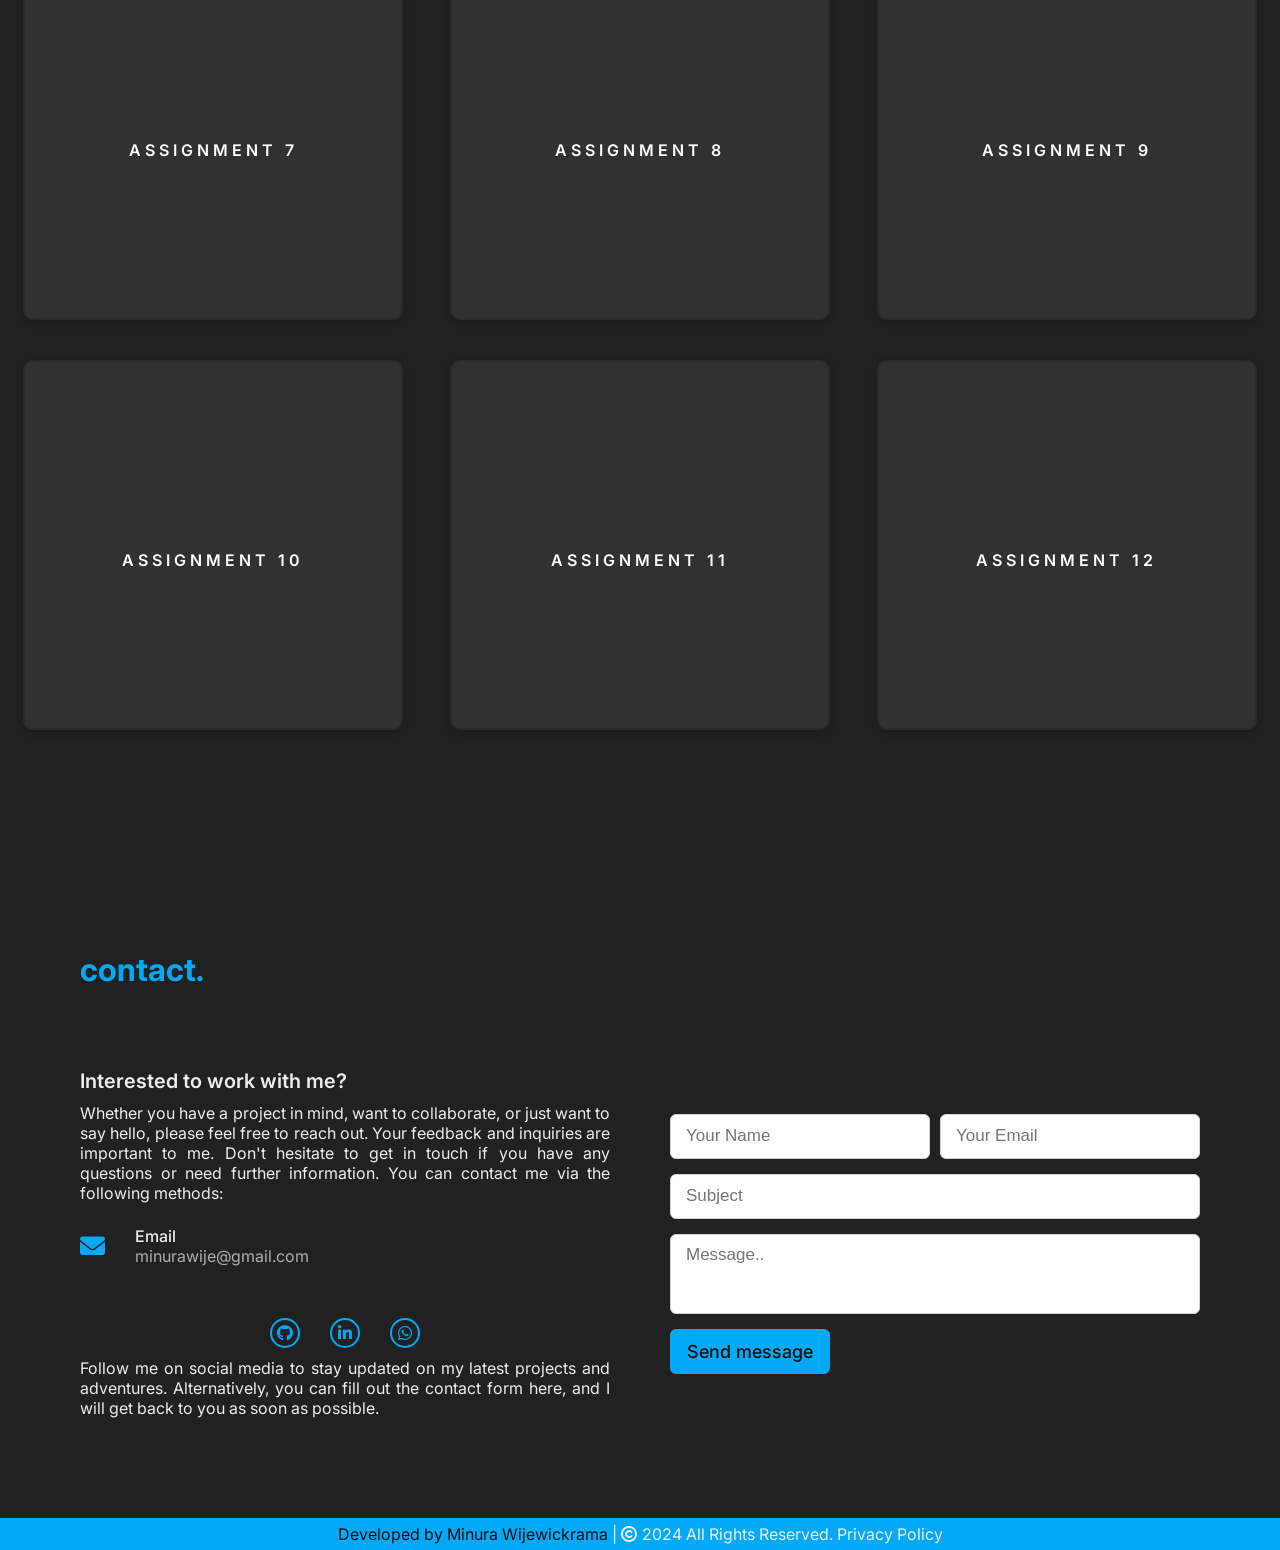
==== commit 77bde877: "updated animations and changed images." ====
--- a/index.html
+++ b/index.html
@@ -61,7 +61,7 @@
 
         </div>
         <div class="home-img">
-            <img src="assets/img/me.png" title="Minura Wijewickrama" alt="My Photo">
+            <img src="assets/img/img-portfolio.jpg" title="Minura Wijewickrama" alt="My Photo">
         </div>
 
         <div class="home-sm">
@@ -80,11 +80,11 @@
             <div class="about-content">
                 <!--<h6>commited</h6>-->
 
-                <div data-aos="fade-left" data-aos-duration="1000" class="column left">
+                <div data-aos="fade-up" data-aos-duration="1000" class="column left">
                     <img src="assets/img/aboutmeimg.jpeg" alt="Profile Image 626x626">
                 </div>
 
-                <div data-aos="fade-left" data-aos-duration="1000" class="column right">
+                <div data-aos="fade-up" data-aos-duration="1000" class="column right">
                     <img src="assets/img/icons8-student-32.png" title="Student" width="30">
 
                     <p>
@@ -131,7 +131,7 @@
         <div class="max-width">
             <h3 class="title">skills.</h3>
 
-            <div class="skill-content">
+            <div class="skill-content"  data-aos="fade-up" data-aos-duration="1000">
                 <!--<p>
                     I offer anything and everything as a full stack web developer.
                 </p>-->
@@ -195,8 +195,8 @@
         <div class="max-width">
             <h3 class="title">projects.</h3>
 
-            <div class="project-wrapper">
-                <div class="project">
+            <div class="project-wrapper" data-aos="fade-up" data-aos-duration="1000">
+                <div class="project" >
                     <div id="project1" class="project-image1"></div>
 
                     <div class="project-desc">
--- a/style/home.css
+++ b/style/home.css
@@ -81,7 +81,12 @@
 }
 
 .home-img img{
+    /*width: 500px;*/
+    height: 500px;
     width: 500px;
+    object-fit: cover;
+    border-radius: 6px;
+    border: 3px solid #03A9F4;
     position: absolute;
     right: 100px;
     top: 0;
@@ -145,6 +150,7 @@
 @media (max-width: 1200px) {
     .home-img img{
         width: 400px;
+        height: 400px;
     }
 
     .home-content{
--- a/style/about.css
+++ b/style/about.css
@@ -37,6 +37,7 @@
     width: 400px;
     object-fit: cover;
     border-radius: 6px;
+    border: 3px solid #03A9F4;
 }
 
 .about .about-content .right {
--- a/style/skills.css
+++ b/style/skills.css
@@ -28,6 +28,26 @@
     margin-top: 30px;
 }
 
+/*.skill-content #html{
+    margin-left: 100px;
+    margin-top: 40px;
+}
+.skill-content #css{
+    margin-left: 100px;
+    margin-top: 40px;
+}
+.skill-content #js{
+    margin-left: 100px;
+    margin-top: 40px;
+}*/
+.skill-content figure{
+    width: 40px;
+    display: block;
+    margin: auto;
+    /*margin-left: 105px;*/
+    margin-top: 25px;
+    align-items: center;
+}
 .skill-content div .content{
     margin-top: 20px;
     margin-bottom: 20px;
